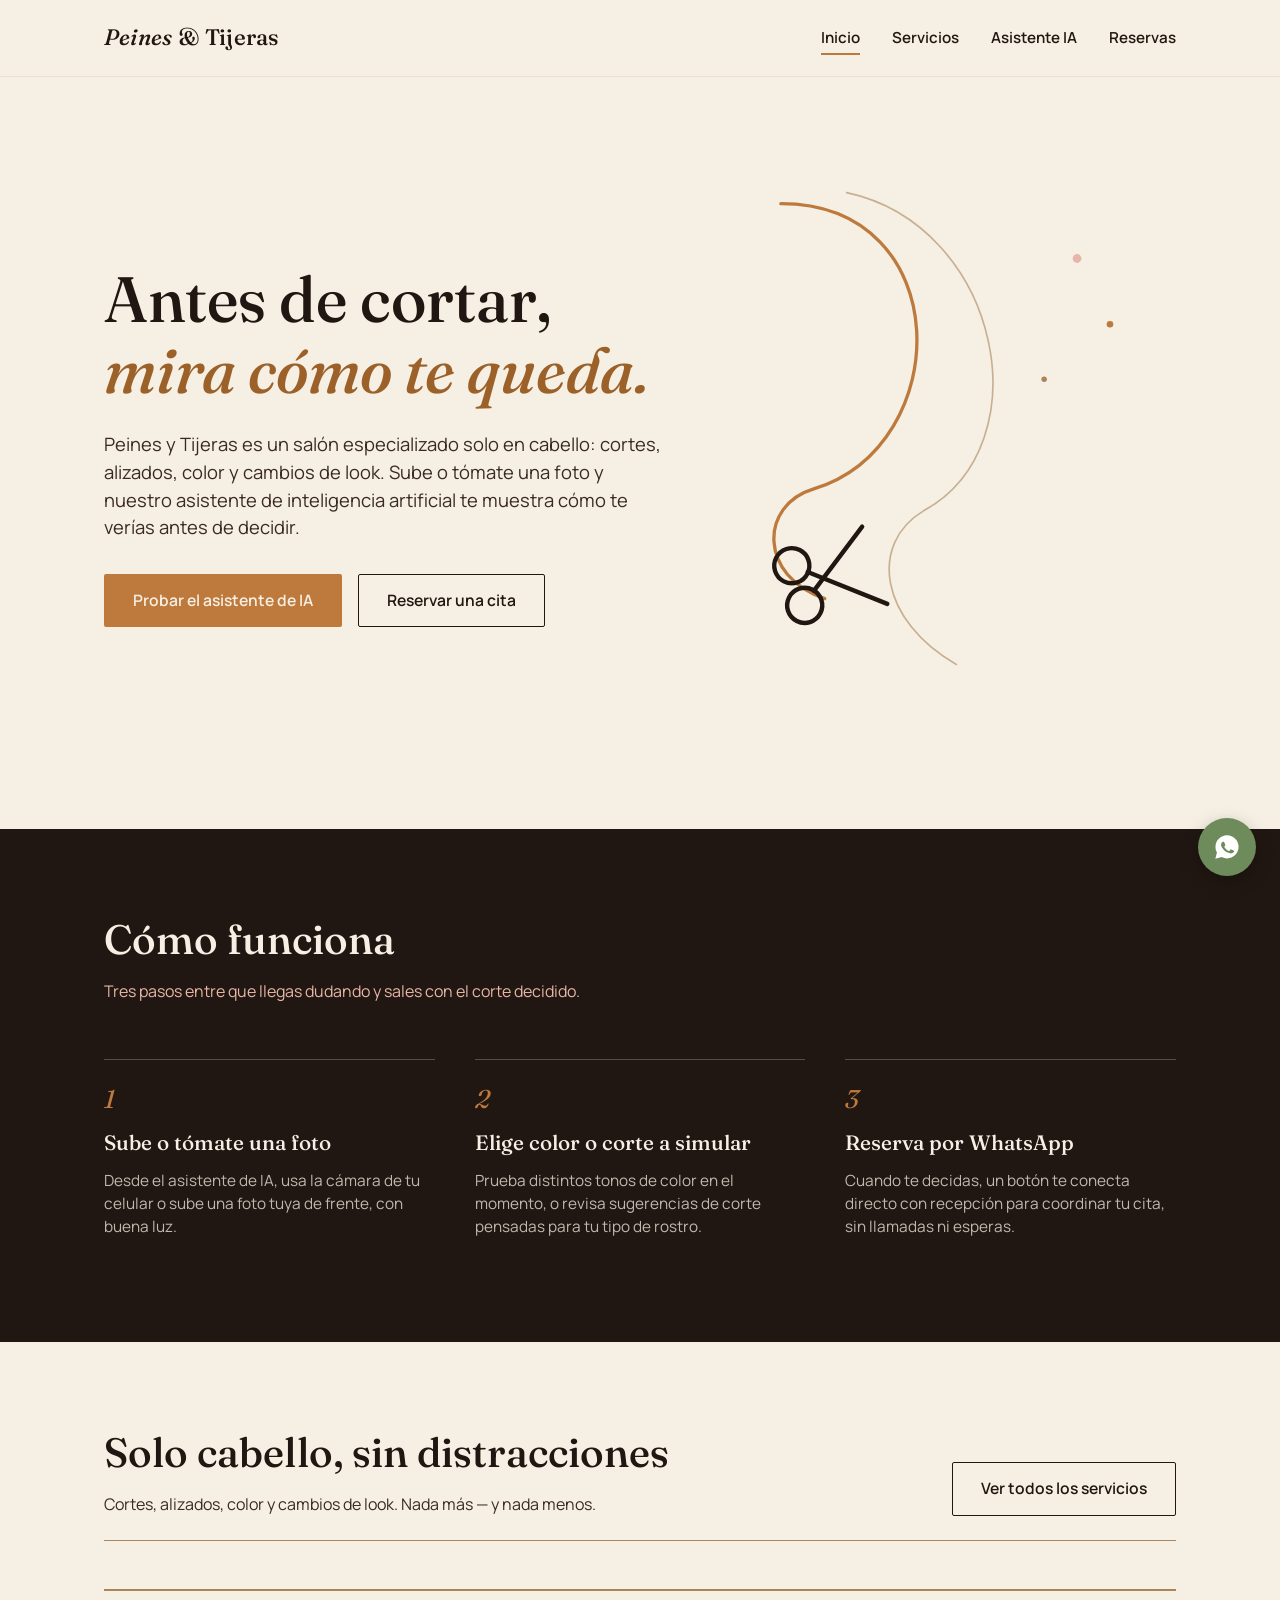
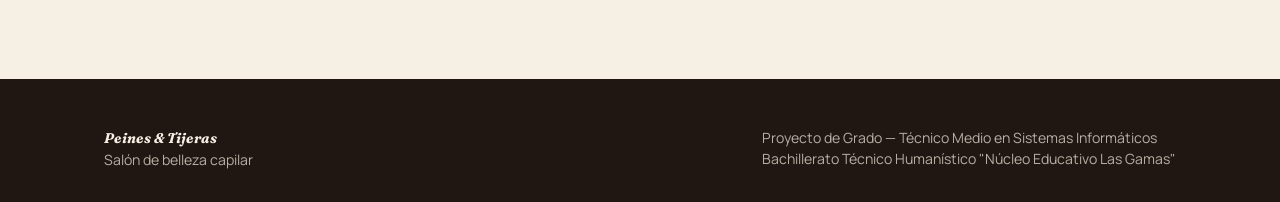
==== index.html @ 17c67587 "Primer commit limpio" ====
<!DOCTYPE html>
<html lang="es">
<head>
<meta charset="UTF-8">
<meta name="viewport" content="width=device-width, initial-scale=1.0">
<title>Peines y Tijeras — Salón de belleza capilar</title>
<meta name="description" content="Reserva tu corte, alizado o cambio de color y pruébalo antes con nuestro asistente de inteligencia artificial.">
<link rel="stylesheet" href="css/styles.css">
</head>
<body>

<header class="site-header">
  <div class="container">
    <a href="index.html" class="logo"><em>Peines</em> &amp; Tijeras</a>
    <nav>
      <button class="nav-toggle" id="navToggle" aria-label="Abrir menú">
        <span></span><span></span><span></span>
      </button>
      <div class="nav-links" id="navLinks">
        <a href="index.html" class="active">Inicio</a>
        <a href="catalogo.html">Servicios</a>
        <a href="asistente-ia.html">Asistente IA</a>
        <a href="reservas.html">Reservas</a>
      </div>
    </nav>
  </div>
</header>

<section class="hero">
  <div class="container">
    <div class="hero-copy">
      <h1>Antes de cortar, <em>mira cómo te queda.</em></h1>
      <p class="lede">Peines y Tijeras es un salón especializado solo en cabello: cortes, alizados, color y cambios de look. Sube o tómate una foto y nuestro asistente de inteligencia artificial te muestra cómo te verías antes de decidir.</p>
      <div class="hero-actions">
        <a href="asistente-ia.html" class="btn btn-primary">Probar el asistente de IA</a>
        <a href="reservas.html" class="btn btn-outline">Reservar una cita</a>
      </div>
    </div>
    <div class="hero-mark" aria-hidden="true">
      <svg viewBox="0 0 420 520" xmlns="http://www.w3.org/2000/svg">
        <path d="M60 40 C 220 40, 220 260, 90 300 C 40 315, 40 380, 100 400" stroke="#BE7A3D" stroke-width="3" fill="none" stroke-linecap="round"/>
        <path d="M120 30 C 260 60, 300 260, 190 320 C 140 350, 150 420, 220 460" stroke="#A9865A" stroke-width="1.5" fill="none" stroke-linecap="round" opacity="0.6"/>
        <g transform="translate(70,370) rotate(-18)">
          <circle cx="0" cy="0" r="16" fill="none" stroke="#211712" stroke-width="4"/>
          <circle cx="0" cy="38" r="16" fill="none" stroke="#211712" stroke-width="4"/>
          <line x1="12" y1="10" x2="72" y2="60" stroke="#211712" stroke-width="4" stroke-linecap="round"/>
          <line x1="12" y1="28" x2="72" y2="-14" stroke="#211712" stroke-width="4" stroke-linecap="round"/>
        </g>
        <circle cx="330" cy="90" r="4" fill="#E7B6A8"/>
        <circle cx="360" cy="150" r="3" fill="#BE7A3D"/>
        <circle cx="300" cy="200" r="2.5" fill="#A9865A"/>
      </svg>
    </div>
  </div>
</section>

<section class="how">
  <div class="container">
    <h2>Cómo funciona</h2>
    <p class="lede">Tres pasos entre que llegas dudando y sales con el corte decidido.</p>
    <div class="how-steps">
      <div class="how-step">
        <span class="num">1</span>
        <h3>Sube o tómate una foto</h3>
        <p>Desde el asistente de IA, usa la cámara de tu celular o sube una foto tuya de frente, con buena luz.</p>
      </div>
      <div class="how-step">
        <span class="num">2</span>
        <h3>Elige color o corte a simular</h3>
        <p>Prueba distintos tonos de color en el momento, o revisa sugerencias de corte pensadas para tu tipo de rostro.</p>
      </div>
      <div class="how-step">
        <span class="num">3</span>
        <h3>Reserva por WhatsApp</h3>
        <p>Cuando te decidas, un botón te conecta directo con recepción para coordinar tu cita, sin llamadas ni esperas.</p>
      </div>
    </div>
  </div>
</section>

<section class="section">
  <div class="container">
    <div class="section-head">
      <div>
        <h2>Solo cabello, sin distracciones</h2>
        <p>Cortes, alizados, color y cambios de look. Nada más — y nada menos.</p>
      </div>
      <a href="catalogo.html" class="btn btn-outline">Ver todos los servicios</a>
    </div>
    <div class="service-grid" id="teaserGrid">
      <!-- Se completa con main.js a partir del catálogo -->
    </div>
  </div>
</section>

<a class="whatsapp-float" id="whatsappFloat" href="#" target="_blank" rel="noopener" aria-label="Reservar por WhatsApp">
  <svg viewBox="0 0 24 24" fill="currentColor"><path d="M12.04 2C6.58 2 2.13 6.45 2.13 11.91c0 1.75.46 3.39 1.26 4.81L2 22l5.42-1.36a9.9 9.9 0 0 0 4.62 1.15h.01c5.46 0 9.91-4.45 9.91-9.91C21.96 6.45 17.5 2 12.04 2zm5.8 14.1c-.24.68-1.4 1.3-1.93 1.36-.5.06-1.02.09-3.26-.68-2.74-.95-4.5-3.73-4.63-3.9-.13-.17-1.1-1.46-1.1-2.79 0-1.32.7-1.97.94-2.24.24-.27.52-.34.7-.34h.5c.17 0 .4-.02.6.47.24.57.8 1.97.87 2.11.07.14.12.3.02.48-.1.18-.14.29-.28.44-.14.16-.3.35-.42.47-.14.14-.29.29-.12.57.16.28.72 1.2 1.55 1.95 1.07.96 1.96 1.26 2.24 1.4.28.14.44.12.6-.07.16-.19.7-.82.89-1.1.19-.28.38-.23.63-.14.26.1 1.63.77 1.9.91.28.14.46.21.53.33.07.12.07.68-.17 1.36z"/></svg>
</a>

<footer class="site-footer">
  <div class="container">
    <div><strong>Peines &amp; Tijeras</strong><br>Salón de belleza capilar</div>
    <div>Proyecto de Grado — Técnico Medio en Sistemas Informáticos<br>Bachillerato Técnico Humanístico "Núcleo Educativo Las Gamas"</div>
  </div>
</footer>

<script type="module" src="js/firebase-config.js"></script>
<script type="module" src="js/main.js"></script>
</body>
</html>
---- css/styles.css ----
/* ==========================================================================
   Peines y Tijeras — estilos principales
   ========================================================================== */

@import url('https://fonts.googleapis.com/css2?family=Fraunces:ital,opsz,wght@0,9..144,400;0,9..144,500;0,9..144,600;1,9..144,500&family=Manrope:wght@400;500;600;700&display=swap');

:root {
  --ink: #211712;
  --ink-soft: #3A2A21;
  --paper: #F6EFE3;
  --paper-dim: #ECE1D0;
  --copper: #BE7A3D;
  --copper-dark: #9C6029;
  --blush: #E7B6A8;
  --gold-line: #A9865A;
  --success: #6E8B5C;

  --font-display: 'Fraunces', Georgia, serif;
  --font-body: 'Manrope', -apple-system, BlinkMacSystemFont, sans-serif;

  --max-width: 1120px;
  --radius-sm: 2px;
}

* { box-sizing: border-box; }

html { scroll-behavior: smooth; }

body {
  margin: 0;
  font-family: var(--font-body);
  color: var(--ink);
  background: var(--paper);
  line-height: 1.5;
  -webkit-font-smoothing: antialiased;
}

img { max-width: 100%; display: block; }

a { color: inherit; text-decoration: none; }

.container {
  max-width: var(--max-width);
  margin: 0 auto;
  padding: 0 24px;
}

h1, h2, h3 {
  font-family: var(--font-display);
  font-weight: 500;
  line-height: 1.12;
  margin: 0 0 0.4em;
}

h1 { font-size: clamp(2.4rem, 5vw, 4rem); }
h2 { font-size: clamp(1.8rem, 3.2vw, 2.6rem); }
h3 { font-size: 1.3rem; }

p { max-width: 62ch; }

em { font-style: italic; color: var(--copper-dark); }

.eyebrow-free { display: none; } /* nota: se evita deliberadamente el eyebrow en mayúsculas */

/* ---------- Botones ---------- */
.btn {
  display: inline-flex;
  align-items: center;
  gap: 10px;
  padding: 14px 28px;
  font-family: var(--font-body);
  font-weight: 600;
  font-size: 0.98rem;
  border: 1.5px solid transparent;
  border-radius: var(--radius-sm);
  cursor: pointer;
  transition: transform 0.15s ease, background 0.2s ease, border-color 0.2s ease;
}
.btn:active { transform: translateY(1px); }

.btn-primary {
  background: var(--copper);
  color: var(--paper);
}
.btn-primary:hover { background: var(--copper-dark); }

.btn-outline {
  background: transparent;
  border-color: var(--ink);
  color: var(--ink);
}
.btn-outline:hover { background: var(--ink); color: var(--paper); }

.btn-whatsapp {
  background: var(--success);
  color: #fff;
}
.btn-whatsapp:hover { background: #5b7248; }

/* ---------- Header ---------- */
.site-header {
  position: sticky;
  top: 0;
  z-index: 50;
  background: rgba(246, 239, 227, 0.92);
  backdrop-filter: blur(6px);
  border-bottom: 1px solid var(--paper-dim);
}

.site-header .container {
  display: flex;
  align-items: center;
  justify-content: space-between;
  height: 76px;
}

.logo {
  font-family: var(--font-display);
  font-size: 1.4rem;
  font-weight: 500;
  letter-spacing: 0.01em;
}
.logo em { font-style: italic; color: var(--ink); }
.logo span { color: var(--copper-dark); }

.nav-links {
  display: flex;
  gap: 32px;
  font-weight: 600;
  font-size: 0.95rem;
}

.nav-links a {
  position: relative;
  padding: 6px 0;
}
.nav-links a::after {
  content: '';
  position: absolute;
  left: 0; right: 100%;
  bottom: 0;
  height: 2px;
  background: var(--copper);
  transition: right 0.25s ease;
}
.nav-links a:hover::after,
.nav-links a.active::after { right: 0; }

.nav-toggle {
  display: none;
  flex-direction: column;
  gap: 5px;
  background: none;
  border: none;
  cursor: pointer;
  padding: 8px;
}
.nav-toggle span {
  width: 24px; height: 2px;
  background: var(--ink);
}

@media (max-width: 760px) {
  .nav-toggle { display: flex; }
  .nav-links {
    position: absolute;
    top: 76px; left: 0; right: 0;
    background: var(--paper);
    flex-direction: column;
    gap: 0;
    border-bottom: 1px solid var(--paper-dim);
    max-height: 0;
    overflow: hidden;
    transition: max-height 0.3s ease;
  }
  .nav-links.open { max-height: 320px; }
  .nav-links a {
    padding: 16px 24px;
    border-top: 1px solid var(--paper-dim);
  }
}

/* ---------- Hero ---------- */
.hero {
  padding: 80px 0 96px;
  position: relative;
  overflow: hidden;
}

.hero .container {
  display: grid;
  grid-template-columns: 1.1fr 0.9fr;
  gap: 48px;
  align-items: center;
}

@media (max-width: 860px) {
  .hero .container { grid-template-columns: 1fr; }
}

.hero-copy p.lede {
  font-size: 1.15rem;
  color: var(--ink-soft);
  margin-bottom: 32px;
}

.hero-actions {
  display: flex;
  gap: 16px;
  flex-wrap: wrap;
}

.hero-mark {
  position: relative;
  aspect-ratio: 4 / 5;
  display: flex;
  align-items: center;
  justify-content: center;
}

.hero-mark svg { width: 100%; height: 100%; }

/* ---------- Cómo funciona ---------- */
.how {
  background: var(--ink);
  color: var(--paper);
  padding: 88px 0;
}
.how h2 { color: var(--paper); max-width: 20ch; }
.how .lede { color: var(--blush); max-width: 50ch; margin-bottom: 56px; }

.how-steps {
  display: grid;
  grid-template-columns: repeat(3, 1fr);
  gap: 40px;
}
@media (max-width: 760px) {
  .how-steps { grid-template-columns: 1fr; }
}

.how-step {
  border-top: 1px solid rgba(246,239,227,0.25);
  padding-top: 20px;
}
.how-step .num {
  font-family: var(--font-display);
  font-style: italic;
  font-size: 1.6rem;
  color: var(--copper);
  display: block;
  margin-bottom: 12px;
}
.how-step h3 { color: var(--paper); }
.how-step p { color: rgba(246,239,227,0.75); font-size: 0.96rem; }

/* ---------- Servicios (teaser + catálogo) ---------- */
.section { padding: 88px 0; }
.section-head {
  display: flex;
  justify-content: space-between;
  align-items: flex-end;
  gap: 24px;
  margin-bottom: 48px;
  border-bottom: 1px solid var(--gold-line);
  padding-bottom: 24px;
}
.section-head p { color: var(--ink-soft); margin: 0; }

.filters {
  display: flex;
  gap: 10px;
  flex-wrap: wrap;
  margin-bottom: 36px;
}
.filter-btn {
  font-family: var(--font-body);
  font-weight: 600;
  font-size: 0.88rem;
  padding: 8px 16px;
  background: transparent;
  border: 1.5px solid var(--gold-line);
  border-radius: 999px;
  cursor: pointer;
  color: var(--ink-soft);
}
.filter-btn.active,
.filter-btn:hover {
  background: var(--ink);
  border-color: var(--ink);
  color: var(--paper);
}

.service-grid {
  display: grid;
  grid-template-columns: repeat(auto-fill, minmax(260px, 1fr));
  gap: 1px;
  background: var(--gold-line);
  border: 1px solid var(--gold-line);
}

.service-card {
  background: var(--paper);
  padding: 28px;
  display: flex;
  flex-direction: column;
  gap: 10px;
}
.service-card .cat {
  font-size: 0.78rem;
  font-weight: 700;
  color: var(--copper-dark);
}
.service-card h3 { margin-bottom: 2px; }
.service-card p.desc {
  color: var(--ink-soft);
  font-size: 0.92rem;
  flex-grow: 1;
}
.service-card .price {
  font-family: var(--font-display);
  font-style: italic;
  font-size: 1.2rem;
  color: var(--ink);
}
.service-card a.reservar {
  margin-top: 6px;
  font-weight: 700;
  font-size: 0.88rem;
  color: var(--copper-dark);
  border-bottom: 1.5px solid var(--copper);
  align-self: flex-start;
}

.state-msg {
  padding: 40px 0;
  color: var(--ink-soft);
  font-style: italic;
}

/* ---------- Asistente IA ---------- */
.assistant-layout {
  display: grid;
  grid-template-columns: 1fr 1fr;
  gap: 48px;
}
@media (max-width: 860px) { .assistant-layout { grid-template-columns: 1fr; } }

.capture-panel {
  border: 1px solid var(--gold-line);
  background: var(--paper-dim);
  padding: 28px;
}

.capture-preview {
  aspect-ratio: 3/4;
  background: var(--ink);
  border-radius: var(--radius-sm);
  overflow: hidden;
  position: relative;
  display: flex;
  align-items: center;
  justify-content: center;
  margin-bottom: 18px;
}
.capture-preview video,
.capture-preview canvas,
.capture-preview img {
  width: 100%; height: 100%; object-fit: cover;
}
.capture-preview .placeholder-text {
  color: var(--blush);
  font-family: var(--font-display);
  font-style: italic;
  text-align: center;
  padding: 24px;
}

.capture-actions {
  display: flex;
  gap: 12px;
  flex-wrap: wrap;
}

.hidden-input { display: none; }

.mode-panel h3 { margin-bottom: 6px; }

.swatches {
  display: flex;
  gap: 10px;
  flex-wrap: wrap;
  margin: 18px 0 28px;
}
.swatch {
  width: 40px; height: 40px;
  border-radius: 50%;
  border: 2px solid var(--paper);
  outline: 1px solid var(--gold-line);
  cursor: pointer;
}
.swatch.selected { outline: 2px solid var(--ink); outline-offset: 2px; }

.style-gallery {
  display: grid;
  grid-template-columns: repeat(3, 1fr);
  gap: 12px;
  margin: 18px 0 28px;
}
.style-chip {
  border: 1.5px solid var(--gold-line);
  padding: 14px 10px;
  text-align: center;
  font-size: 0.85rem;
  font-weight: 600;
  cursor: pointer;
  background: var(--paper);
}
.style-chip.selected,
.style-chip:hover { background: var(--ink); color: var(--paper); border-color: var(--ink); }

.result-note {
  border-left: 3px solid var(--copper);
  padding: 14px 18px;
  background: rgba(190,122,61,0.08);
  font-size: 0.92rem;
  color: var(--ink-soft);
}

/* ---------- Reservas ---------- */
.reserva-panel {
  display: grid;
  grid-template-columns: 1fr 1fr;
  gap: 56px;
  align-items: start;
}
@media (max-width: 860px) { .reserva-panel { grid-template-columns: 1fr; } }

.reserva-form label {
  display: block;
  font-weight: 700;
  font-size: 0.88rem;
  margin: 18px 0 6px;
}
.reserva-form select,
.reserva-form input,
.reserva-form textarea {
  width: 100%;
  padding: 12px 14px;
  border: 1.5px solid var(--gold-line);
  background: var(--paper);
  font-family: var(--font-body);
  font-size: 0.95rem;
  border-radius: var(--radius-sm);
}
.reserva-form textarea { resize: vertical; min-height: 90px; }

.reserva-info {
  border: 1px solid var(--gold-line);
  padding: 28px;
  background: var(--paper-dim);
}
.reserva-info h3 { margin-bottom: 14px; }
.reserva-info ul { padding-left: 18px; color: var(--ink-soft); }
.reserva-info li { margin-bottom: 6px; }

/* ---------- WhatsApp flotante ---------- */
.whatsapp-float {
  position: fixed;
  bottom: 24px;
  right: 24px;
  z-index: 60;
  width: 58px; height: 58px;
  border-radius: 50%;
  background: var(--success);
  color: #fff;
  display: flex;
  align-items: center;
  justify-content: center;
  box-shadow: 0 6px 18px rgba(0,0,0,0.25);
}
.whatsapp-float svg { width: 28px; height: 28px; }

/* ---------- Footer ---------- */
.site-footer {
  background: var(--ink);
  color: rgba(246,239,227,0.7);
  padding: 48px 0 32px;
  font-size: 0.88rem;
}
.site-footer .container {
  display: flex;
  justify-content: space-between;
  flex-wrap: wrap;
  gap: 16px;
}
.site-footer strong { color: var(--paper); font-family: var(--font-display); font-style: italic; }
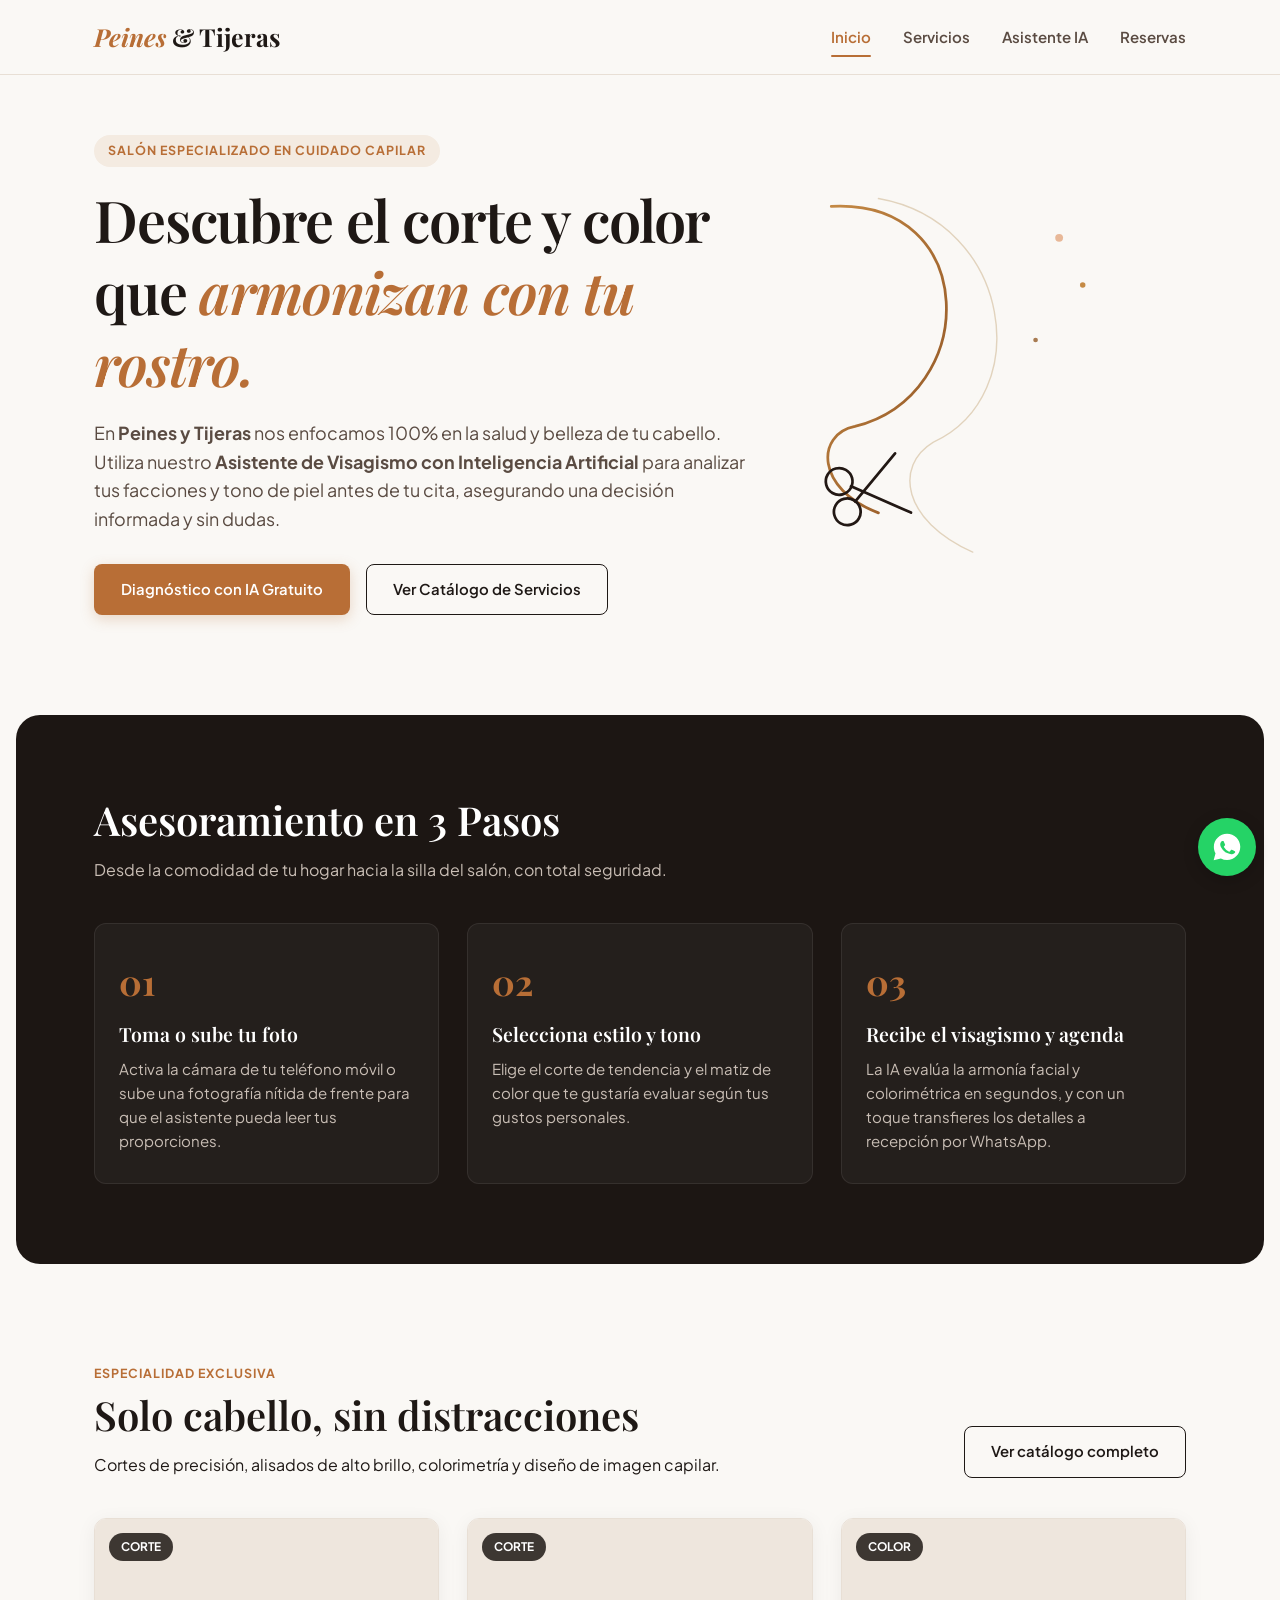
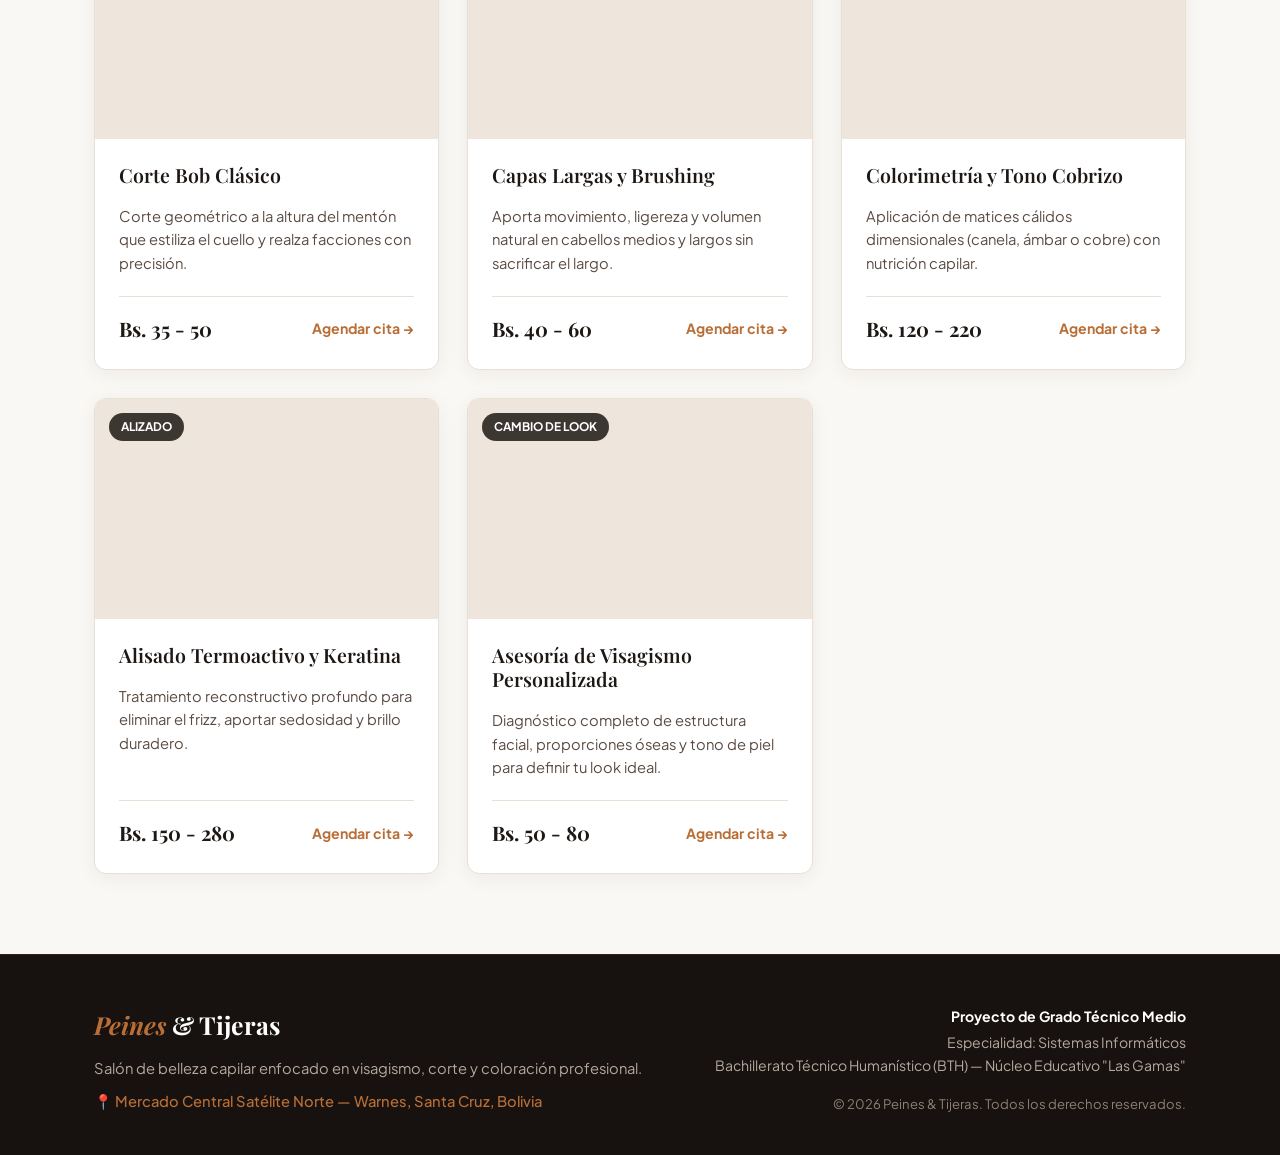
==== commit b9688c70: "Renovacion visual completa: catalogo estatico con fotos, visagismo y copyright BTH" ====
--- a/index.html
+++ b/index.html
@@ -1,11 +1,11 @@
 <!DOCTYPE html>
 <html lang="es">
 <head>
-<meta charset="UTF-8">
-<meta name="viewport" content="width=device-width, initial-scale=1.0">
-<title>Peines y Tijeras — Salón de belleza capilar</title>
-<meta name="description" content="Reserva tu corte, alizado o cambio de color y pruébalo antes con nuestro asistente de inteligencia artificial.">
-<link rel="stylesheet" href="css/styles.css">
+  <meta charset="UTF-8">
+  <meta name="viewport" content="width=device-width, initial-scale=1.0">
+  <title>Peines y Tijeras — Salón de Belleza Capilar y Visagismo</title>
+  <meta name="description" content="Salón especializado exclusivamente en cabello. Diagnóstico morfológico con Inteligencia Artificial y reservas inmedias por WhatsApp.">
+  <link rel="stylesheet" href="css/styles.css">
 </head>
 <body>
 
@@ -13,7 +13,7 @@
   <div class="container">
     <a href="index.html" class="logo"><em>Peines</em> &amp; Tijeras</a>
     <nav>
-      <button class="nav-toggle" id="navToggle" aria-label="Abrir menú">
+      <button class="nav-toggle" id="navToggle" aria-label="Abrir menú de navegación">
         <span></span><span></span><span></span>
       </button>
       <div class="nav-links" id="navLinks">
@@ -26,85 +26,120 @@
   </div>
 </header>
 
+<!-- Hero Section -->
 <section class="hero">
   <div class="container">
     <div class="hero-copy">
-      <h1>Antes de cortar, <em>mira cómo te queda.</em></h1>
-      <p class="lede">Peines y Tijeras es un salón especializado solo en cabello: cortes, alizados, color y cambios de look. Sube o tómate una foto y nuestro asistente de inteligencia artificial te muestra cómo te verías antes de decidir.</p>
+      <span class="hero-tag">Salón Especializado en Cuidado Capilar</span>
+      <h1>Descubre el corte y color que <em>armonizan con tu rostro.</em></h1>
+      <p class="lede">
+        En <strong>Peines y Tijeras</strong> nos enfocamos 100% en la salud y belleza de tu cabello. Utiliza nuestro <strong>Asistente de Visagismo con Inteligencia Artificial</strong> para analizar tus facciones y tono de piel antes de tu cita, asegurando una decisión informada y sin dudas.
+      </p>
       <div class="hero-actions">
-        <a href="asistente-ia.html" class="btn btn-primary">Probar el asistente de IA</a>
-        <a href="reservas.html" class="btn btn-outline">Reservar una cita</a>
+        <a href="asistente-ia.html" class="btn btn-primary">Diagnóstico con IA Gratuito</a>
+        <a href="catalogo.html" class="btn btn-outline">Ver Catálogo de Servicios</a>
       </div>
     </div>
     <div class="hero-mark" aria-hidden="true">
-      <svg viewBox="0 0 420 520" xmlns="http://www.w3.org/2000/svg">
-        <path d="M60 40 C 220 40, 220 260, 90 300 C 40 315, 40 380, 100 400" stroke="#BE7A3D" stroke-width="3" fill="none" stroke-linecap="round"/>
-        <path d="M120 30 C 260 60, 300 260, 190 320 C 140 350, 150 420, 220 460" stroke="#A9865A" stroke-width="1.5" fill="none" stroke-linecap="round" opacity="0.6"/>
-        <g transform="translate(70,370) rotate(-18)">
-          <circle cx="0" cy="0" r="16" fill="none" stroke="#211712" stroke-width="4"/>
-          <circle cx="0" cy="38" r="16" fill="none" stroke="#211712" stroke-width="4"/>
-          <line x1="12" y1="10" x2="72" y2="60" stroke="#211712" stroke-width="4" stroke-linecap="round"/>
-          <line x1="12" y1="28" x2="72" y2="-14" stroke="#211712" stroke-width="4" stroke-linecap="round"/>
+      <svg viewBox="0 0 420 500" xmlns="http://www.w3.org/2000/svg">
+        <defs>
+          <linearGradient id="goldGrad" x1="0%" y1="0%" x2="100%" y2="100%">
+            <stop offset="0%" stop-color="#C58A45"/>
+            <stop offset="100%" stop-color="#8F5323"/>
+          </linearGradient>
+        </defs>
+        <path d="M50 40 C 240 30, 240 280, 80 320 C 30 330, 30 400, 110 430" stroke="url(#goldGrad)" stroke-width="3.5" fill="none" stroke-linecap="round"/>
+        <path d="M110 30 C 280 60, 310 280, 180 340 C 130 370, 140 440, 230 480" stroke="#D8C3A5" stroke-width="1.8" fill="none" stroke-linecap="round" opacity="0.7"/>
+        <g transform="translate(60,390) rotate(-15)">
+          <circle cx="0" cy="0" r="17" fill="none" stroke="#221814" stroke-width="3.5"/>
+          <circle cx="0" cy="40" r="17" fill="none" stroke="#221814" stroke-width="3.5"/>
+          <line x1="13" y1="10" x2="78" y2="62" stroke="#221814" stroke-width="3.5" stroke-linecap="round"/>
+          <line x1="13" y1="30" x2="78" y2="-16" stroke="#221814" stroke-width="3.5" stroke-linecap="round"/>
         </g>
-        <circle cx="330" cy="90" r="4" fill="#E7B6A8"/>
-        <circle cx="360" cy="150" r="3" fill="#BE7A3D"/>
-        <circle cx="300" cy="200" r="2.5" fill="#A9865A"/>
+        <circle cx="340" cy="80" r="5" fill="#E8B898"/>
+        <circle cx="370" cy="140" r="3.5" fill="#C58A45"/>
+        <circle cx="310" cy="210" r="3" fill="#A87B51"/>
       </svg>
     </div>
   </div>
 </section>
 
+<!-- Cómo funciona -->
 <section class="how">
   <div class="container">
-    <h2>Cómo funciona</h2>
-    <p class="lede">Tres pasos entre que llegas dudando y sales con el corte decidido.</p>
+    <div class="section-title-wrap">
+      <h2>Asesoramiento en 3 Pasos</h2>
+      <p class="lede">Desde la comodidad de tu hogar hacia la silla del salón, con total seguridad.</p>
+    </div>
     <div class="how-steps">
       <div class="how-step">
-        <span class="num">1</span>
-        <h3>Sube o tómate una foto</h3>
-        <p>Desde el asistente de IA, usa la cámara de tu celular o sube una foto tuya de frente, con buena luz.</p>
+        <span class="num">01</span>
+        <h3>Toma o sube tu foto</h3>
+        <p>Activa la cámara de tu teléfono móvil o sube una fotografía nítida de frente para que el asistente pueda leer tus proporciones.</p>
       </div>
       <div class="how-step">
-        <span class="num">2</span>
-        <h3>Elige color o corte a simular</h3>
-        <p>Prueba distintos tonos de color en el momento, o revisa sugerencias de corte pensadas para tu tipo de rostro.</p>
+        <span class="num">02</span>
+        <h3>Selecciona estilo y tono</h3>
+        <p>Elige el corte de tendencia y el matiz de color que te gustaría evaluar según tus gustos personales.</p>
       </div>
       <div class="how-step">
-        <span class="num">3</span>
-        <h3>Reserva por WhatsApp</h3>
-        <p>Cuando te decidas, un botón te conecta directo con recepción para coordinar tu cita, sin llamadas ni esperas.</p>
+        <span class="num">03</span>
+        <h3>Recibe el visagismo y agenda</h3>
+        <p>La IA evalúa la armonía facial y colorimétrica en segundos, y con un toque transfieres los detalles a recepción por WhatsApp.</p>
       </div>
     </div>
   </div>
 </section>
 
+<!-- Catálogo Destacado -->
 <section class="section">
   <div class="container">
     <div class="section-head">
       <div>
+        <span class="section-kicker">Especialidad Exclusiva</span>
         <h2>Solo cabello, sin distracciones</h2>
-        <p>Cortes, alizados, color y cambios de look. Nada más — y nada menos.</p>
+        <p>Cortes de precisión, alisados de alto brillo, colorimetría y diseño de imagen capilar.</p>
       </div>
-      <a href="catalogo.html" class="btn btn-outline">Ver todos los servicios</a>
+      <a href="catalogo.html" class="btn btn-outline">Ver catálogo completo</a>
     </div>
+
+    <!-- Rejilla con renderizado automático e independiente de Firebase -->
     <div class="service-grid" id="teaserGrid">
-      <!-- Se completa con main.js a partir del catálogo -->
+      <!-- Se puebla automáticamente con servicios.js -->
     </div>
   </div>
 </section>
 
-<a class="whatsapp-float" id="whatsappFloat" href="#" target="_blank" rel="noopener" aria-label="Reservar por WhatsApp">
+<!-- Botón Flotante WhatsApp -->
+<a class="whatsapp-float" id="whatsappFloat" href="https://wa.me/59170000000?text=Hola,%20deseo%20consultar%20sobre%20un%20servicio%20en%20Peines%20y%20Tijeras" target="_blank" rel="noopener" aria-label="Contactar por WhatsApp">
   <svg viewBox="0 0 24 24" fill="currentColor"><path d="M12.04 2C6.58 2 2.13 6.45 2.13 11.91c0 1.75.46 3.39 1.26 4.81L2 22l5.42-1.36a9.9 9.9 0 0 0 4.62 1.15h.01c5.46 0 9.91-4.45 9.91-9.91C21.96 6.45 17.5 2 12.04 2zm5.8 14.1c-.24.68-1.4 1.3-1.93 1.36-.5.06-1.02.09-3.26-.68-2.74-.95-4.5-3.73-4.63-3.9-.13-.17-1.1-1.46-1.1-2.79 0-1.32.7-1.97.94-2.24.24-.27.52-.34.7-.34h.5c.17 0 .4-.02.6.47.24.57.8 1.97.87 2.11.07.14.12.3.02.48-.1.18-.14.29-.28.44-.14.16-.3.35-.42.47-.14.14-.29.29-.12.57.16.28.72 1.2 1.55 1.95 1.07.96 1.96 1.26 2.24 1.4.28.14.44.12.6-.07.16-.19.7-.82.89-1.1.19-.28.38-.23.63-.14.26.1 1.63.77 1.9.91.28.14.46.21.53.33.07.12.07.68-.17 1.36z"/></svg>
 </a>
 
+<!-- Pie de página formal con Derechos Reservados BTH -->
 <footer class="site-footer">
-  <div class="container">
-    <div><strong>Peines &amp; Tijeras</strong><br>Salón de belleza capilar</div>
-    <div>Proyecto de Grado — Técnico Medio en Sistemas Informáticos<br>Bachillerato Técnico Humanístico "Núcleo Educativo Las Gamas"</div>
+  <div class="container footer-content">
+    <div class="footer-brand">
+      <span class="logo footer-logo"><em>Peines</em> &amp; Tijeras</span>
+      <p>Salón de belleza capilar enfocado en visagismo, corte y coloración profesional.</p>
+      <p class="footer-location">📍 Mercado Central Satélite Norte — Warnes, Santa Cruz, Bolivia</p>
+    </div>
+    <div class="footer-meta">
+      <p class="bth-tag"><strong>Proyecto de Grado Técnico Medio</strong></p>
+      <p>Especialidad: Sistemas Informáticos</p>
+      <p>Bachillerato Técnico Humanístico (BTH) — Núcleo Educativo "Las Gamas"</p>
+      <p class="copyright">© 2026 Peines &amp; Tijeras. Todos los derechos reservados.</p>
+    </div>
   </div>
 </footer>
 
-<script type="module" src="js/firebase-config.js"></script>
-<script type="module" src="js/main.js"></script>
+<script type="module">
+  // Script rápido para toggle del menú móvil
+  const toggle = document.getElementById("navToggle");
+  const navLinks = document.getElementById("navLinks");
+  if (toggle && navLinks) {
+    toggle.addEventListener("click", () => navLinks.classList.toggle("open"));
+  }
+</script>
+<script type="module" src="js/servicios.js"></script>
 </body>
 </html>
--- a/css/styles.css
+++ b/css/styles.css
@@ -1,496 +1,491 @@
 /* ==========================================================================
-   Peines y Tijeras — estilos principales
+   Peines y Tijeras — Hoja de Estilos Oficial (Estética Boutique Capilar)
    ========================================================================== */
-
-@import url('https://fonts.googleapis.com/css2?family=Fraunces:ital,opsz,wght@0,9..144,400;0,9..144,500;0,9..144,600;1,9..144,500&family=Manrope:wght@400;500;600;700&display=swap');
+@import url('https://fonts.googleapis.com/css2?family=Plus+Jakarta+Sans:wght@300;400;500;600;700;800&family=Playfair+Display:ital,wght@0,500;0,600;0,700;1,400&display=swap');
 
 :root {
-  --ink: #211712;
-  --ink-soft: #3A2A21;
-  --paper: #F6EFE3;
-  --paper-dim: #ECE1D0;
-  --copper: #BE7A3D;
-  --copper-dark: #9C6029;
-  --blush: #E7B6A8;
-  --gold-line: #A9865A;
-  --success: #6E8B5C;
-
-  --font-display: 'Fraunces', Georgia, serif;
-  --font-body: 'Manrope', -apple-system, BlinkMacSystemFont, sans-serif;
-
-  --max-width: 1120px;
-  --radius-sm: 2px;
-}
-
-* { box-sizing: border-box; }
-
-html { scroll-behavior: smooth; }
+  --bg-crema: #FAF8F5;
+  --bg-card: #FFFFFF;
+  --text-dark: #1E1815;
+  --text-muted: #5A4B42;
+  --bronze: #B86E36;
+  --bronze-dark: #915121;
+  --bronze-light: #F4EBE1;
+  --border-subtle: #E8DFD5;
+  --whatsapp: #25D366;
+  --shadow-card: 0 4px 20px rgba(30, 24, 21, 0.06);
+  --shadow-hover: 0 10px 28px rgba(184, 110, 54, 0.14);
+  --radius: 12px;
+}
+
+* {
+  box-sizing: border-box;
+  margin: 0;
+  padding: 0;
+}
+
+html {
+  scroll-behavior: smooth;
+}
 
 body {
-  margin: 0;
-  font-family: var(--font-body);
-  color: var(--ink);
-  background: var(--paper);
-  line-height: 1.5;
+  font-family: 'Plus Jakarta Sans', -apple-system, BlinkMacSystemFont, sans-serif;
+  background-color: var(--bg-crema);
+  color: var(--text-dark);
+  line-height: 1.6;
   -webkit-font-smoothing: antialiased;
 }
 
-img { max-width: 100%; display: block; }
-
-a { color: inherit; text-decoration: none; }
+img {
+  max-width: 100%;
+  display: block;
+}
+
+a {
+  text-decoration: none;
+  color: inherit;
+}
 
 .container {
-  max-width: var(--max-width);
+  width: 100%;
+  max-width: 1140px;
   margin: 0 auto;
   padding: 0 24px;
 }
 
+/* Tipografías Editoriales */
 h1, h2, h3 {
-  font-family: var(--font-display);
-  font-weight: 500;
-  line-height: 1.12;
-  margin: 0 0 0.4em;
-}
-
-h1 { font-size: clamp(2.4rem, 5vw, 4rem); }
-h2 { font-size: clamp(1.8rem, 3.2vw, 2.6rem); }
-h3 { font-size: 1.3rem; }
-
-p { max-width: 62ch; }
-
-em { font-style: italic; color: var(--copper-dark); }
-
-.eyebrow-free { display: none; } /* nota: se evita deliberadamente el eyebrow en mayúsculas */
-
-/* ---------- Botones ---------- */
-.btn {
-  display: inline-flex;
-  align-items: center;
-  gap: 10px;
-  padding: 14px 28px;
-  font-family: var(--font-body);
+  font-family: 'Playfair Display', Georgia, serif;
   font-weight: 600;
-  font-size: 0.98rem;
-  border: 1.5px solid transparent;
-  border-radius: var(--radius-sm);
-  cursor: pointer;
-  transition: transform 0.15s ease, background 0.2s ease, border-color 0.2s ease;
-}
-.btn:active { transform: translateY(1px); }
-
-.btn-primary {
-  background: var(--copper);
-  color: var(--paper);
-}
-.btn-primary:hover { background: var(--copper-dark); }
-
-.btn-outline {
-  background: transparent;
-  border-color: var(--ink);
-  color: var(--ink);
-}
-.btn-outline:hover { background: var(--ink); color: var(--paper); }
-
-.btn-whatsapp {
-  background: var(--success);
-  color: #fff;
-}
-.btn-whatsapp:hover { background: #5b7248; }
-
-/* ---------- Header ---------- */
+  line-height: 1.25;
+  color: var(--text-dark);
+}
+
+h1 { font-size: clamp(2.2rem, 4.8vw, 3.6rem); letter-spacing: -0.02em; margin-bottom: 20px; }
+h2 { font-size: clamp(1.8rem, 3.2vw, 2.5rem); margin-bottom: 12px; }
+h3 { font-size: 1.22rem; margin-bottom: 8px; }
+
+em {
+  font-style: italic;
+  color: var(--bronze);
+}
+
+/* Header */
 .site-header {
   position: sticky;
   top: 0;
-  z-index: 50;
-  background: rgba(246, 239, 227, 0.92);
-  backdrop-filter: blur(6px);
-  border-bottom: 1px solid var(--paper-dim);
+  z-index: 100;
+  background: rgba(250, 248, 245, 0.94);
+  backdrop-filter: blur(12px);
+  border-bottom: 1px solid var(--border-subtle);
 }
 
 .site-header .container {
   display: flex;
   align-items: center;
   justify-content: space-between;
-  height: 76px;
+  height: 74px;
 }
 
 .logo {
-  font-family: var(--font-display);
-  font-size: 1.4rem;
-  font-weight: 500;
-  letter-spacing: 0.01em;
-}
-.logo em { font-style: italic; color: var(--ink); }
-.logo span { color: var(--copper-dark); }
+  font-family: 'Playfair Display', serif;
+  font-size: 1.55rem;
+  font-weight: 700;
+  color: var(--text-dark);
+}
+
+.logo em {
+  color: var(--bronze);
+  font-style: italic;
+}
 
 .nav-links {
   display: flex;
+  align-items: center;
   gap: 32px;
+}
+
+.nav-links a {
+  font-size: 0.94rem;
   font-weight: 600;
-  font-size: 0.95rem;
-}
-
-.nav-links a {
+  color: var(--text-muted);
+  transition: color 0.2s ease;
   position: relative;
-  padding: 6px 0;
-}
-.nav-links a::after {
+  padding: 8px 0;
+}
+
+.nav-links a:hover,
+.nav-links a.active {
+  color: var(--bronze);
+}
+
+.nav-links a.active::after {
   content: '';
   position: absolute;
-  left: 0; right: 100%;
   bottom: 0;
+  left: 0;
+  right: 0;
   height: 2px;
-  background: var(--copper);
-  transition: right 0.25s ease;
-}
-.nav-links a:hover::after,
-.nav-links a.active::after { right: 0; }
+  background-color: var(--bronze);
+  border-radius: 2px;
+}
 
 .nav-toggle {
   display: none;
   flex-direction: column;
   gap: 5px;
-  background: none;
+  background: transparent;
   border: none;
   cursor: pointer;
   padding: 8px;
 }
+
 .nav-toggle span {
-  width: 24px; height: 2px;
-  background: var(--ink);
-}
-
-@media (max-width: 760px) {
+  width: 24px;
+  height: 2px;
+  background: var(--text-dark);
+  transition: all 0.3s ease;
+}
+
+/* Botones */
+.btn {
+  display: inline-flex;
+  align-items: center;
+  justify-content: center;
+  padding: 13px 26px;
+  font-size: 0.93rem;
+  font-weight: 600;
+  border-radius: 8px;
+  border: 1px solid transparent;
+  cursor: pointer;
+  transition: all 0.25s ease;
+}
+
+.btn-primary {
+  background-color: var(--bronze);
+  color: #FFFFFF;
+  box-shadow: 0 4px 14px rgba(184, 110, 54, 0.25);
+}
+
+.btn-primary:hover {
+  background-color: var(--bronze-dark);
+  transform: translateY(-2px);
+  box-shadow: 0 6px 18px rgba(184, 110, 54, 0.35);
+}
+
+.btn-outline {
+  border-color: var(--text-dark);
+  background: transparent;
+  color: var(--text-dark);
+}
+
+.btn-outline:hover {
+  background-color: var(--text-dark);
+  color: #FFFFFF;
+}
+
+/* Hero */
+.hero {
+  padding: 60px 0 80px;
+}
+
+.hero .container {
+  display: grid;
+  grid-template-columns: 1.25fr 0.75fr;
+  gap: 40px;
+  align-items: center;
+}
+
+.hero-tag {
+  display: inline-block;
+  font-size: 0.78rem;
+  font-weight: 700;
+  letter-spacing: 0.08em;
+  text-transform: uppercase;
+  color: var(--bronze);
+  background: var(--bronze-light);
+  padding: 6px 14px;
+  border-radius: 20px;
+  margin-bottom: 16px;
+}
+
+.hero-copy p.lede {
+  font-size: 1.12rem;
+  color: var(--text-muted);
+  margin-bottom: 30px;
+  max-width: 54ch;
+}
+
+.hero-actions {
+  display: flex;
+  gap: 16px;
+  flex-wrap: wrap;
+}
+
+.hero-mark svg {
+  width: 100%;
+  max-width: 330px;
+  height: auto;
+}
+
+/* Cómo funciona */
+.how {
+  background: #1C1613;
+  color: #FAF8F5;
+  padding: 80px 0;
+  border-radius: 24px;
+  margin: 20px auto;
+  max-width: calc(100% - 32px);
+}
+
+.how h2 { color: #FFFFFF; }
+.how .lede { color: #C9BEB5; margin-bottom: 40px; }
+
+.how-steps {
+  display: grid;
+  grid-template-columns: repeat(auto-fit, minmax(260px, 1fr));
+  gap: 28px;
+}
+
+.how-step {
+  background: rgba(255, 255, 255, 0.04);
+  border: 1px solid rgba(255, 255, 255, 0.08);
+  padding: 30px 24px;
+  border-radius: var(--radius);
+}
+
+.how-step .num {
+  font-family: 'Playfair Display', serif;
+  font-size: 2.2rem;
+  font-weight: 700;
+  color: var(--bronze);
+  display: block;
+  margin-bottom: 12px;
+}
+
+.how-step h3 { color: #FFFFFF; margin-bottom: 10px; }
+.how-step p { color: #C9BEB5; font-size: 0.94rem; }
+
+/* Sección Catálogo */
+.section {
+  padding: 80px 0;
+}
+
+.section-head {
+  display: flex;
+  justify-content: space-between;
+  align-items: flex-end;
+  margin-bottom: 40px;
+  gap: 20px;
+  flex-wrap: wrap;
+}
+
+.section-kicker {
+  font-size: 0.78rem;
+  font-weight: 700;
+  text-transform: uppercase;
+  letter-spacing: 0.08em;
+  color: var(--bronze);
+  display: block;
+  margin-bottom: 6px;
+}
+
+.service-grid {
+  display: grid;
+  grid-template-columns: repeat(auto-fill, minmax(320px, 1fr));
+  gap: 28px;
+}
+
+.service-card {
+  background: var(--bg-card);
+  border-radius: var(--radius);
+  border: 1px solid var(--border-subtle);
+  box-shadow: var(--shadow-card);
+  overflow: hidden;
+  display: flex;
+  flex-direction: column;
+  transition: transform 0.25s ease, box-shadow 0.25s ease;
+}
+
+.service-card:hover {
+  transform: translateY(-5px);
+  box-shadow: var(--shadow-hover);
+}
+
+.service-img-wrap {
+  position: relative;
+  width: 100%;
+  height: 220px;
+  overflow: hidden;
+  background-color: #EEE6DD;
+}
+
+.service-img-wrap img {
+  width: 100%;
+  height: 100%;
+  object-fit: cover;
+  transition: transform 0.35s ease;
+}
+
+.service-card:hover .service-img-wrap img {
+  transform: scale(1.04);
+}
+
+.badge-cat {
+  position: absolute;
+  top: 14px;
+  left: 14px;
+  background: rgba(30, 24, 21, 0.85);
+  color: #FFFFFF;
+  font-size: 0.74rem;
+  font-weight: 700;
+  text-transform: uppercase;
+  padding: 5px 12px;
+  border-radius: 20px;
+  backdrop-filter: blur(4px);
+}
+
+.service-body {
+  padding: 24px;
+  display: flex;
+  flex-direction: column;
+  flex-grow: 1;
+}
+
+.service-body p.desc {
+  color: var(--text-muted);
+  font-size: 0.92rem;
+  margin: 10px 0 20px;
+  flex-grow: 1;
+}
+
+.service-footer {
+  display: flex;
+  justify-content: space-between;
+  align-items: center;
+  border-top: 1px solid var(--border-subtle);
+  padding-top: 16px;
+}
+
+.service-footer .price {
+  font-family: 'Playfair Display', serif;
+  font-size: 1.25rem;
+  font-weight: 700;
+  color: var(--text-dark);
+}
+
+.btn-reservar-card {
+  font-size: 0.88rem;
+  font-weight: 700;
+  color: var(--bronze);
+  transition: color 0.2s ease;
+}
+
+.btn-reservar-card:hover {
+  color: var(--bronze-dark);
+}
+
+/* WhatsApp Flotante */
+.whatsapp-float {
+  position: fixed;
+  bottom: 24px;
+  right: 24px;
+  z-index: 99;
+  width: 58px;
+  height: 58px;
+  background-color: var(--whatsapp);
+  color: #FFFFFF;
+  border-radius: 50%;
+  display: flex;
+  align-items: center;
+  justify-content: center;
+  box-shadow: 0 4px 16px rgba(0, 0, 0, 0.2);
+  transition: transform 0.25s ease;
+}
+
+.whatsapp-float:hover {
+  transform: scale(1.1);
+}
+
+.whatsapp-float svg {
+  width: 32px;
+  height: 32px;
+}
+
+/* Footer & Copyright BTH */
+.site-footer {
+  background: #17120F;
+  color: #B5A89E;
+  padding: 50px 0 35px;
+  border-top: 1px solid rgba(255, 255, 255, 0.08);
+}
+
+.footer-content {
+  display: grid;
+  grid-template-columns: 1.2fr 1fr;
+  gap: 40px;
+}
+
+.footer-logo {
+  color: #FFFFFF;
+  display: block;
+  margin-bottom: 12px;
+}
+
+.footer-brand p {
+  font-size: 0.92rem;
+  margin-bottom: 6px;
+}
+
+.footer-location {
+  color: var(--bronze);
+  font-weight: 500;
+  margin-top: 10px;
+}
+
+.footer-meta {
+  text-align: right;
+  font-size: 0.88rem;
+}
+
+.footer-meta .bth-tag {
+  color: #FFFFFF;
+  margin-bottom: 4px;
+}
+
+.footer-meta .copyright {
+  margin-top: 16px;
+  color: #8C7F75;
+  font-size: 0.82rem;
+}
+
+/* Responsividad */
+@media (max-width: 860px) {
+  .hero .container {
+    grid-template-columns: 1fr;
+    text-align: center;
+  }
+  .hero-copy p.lede { margin-left: auto; margin-right: auto; }
+  .hero-actions { justify-content: center; }
+  .hero-mark { display: none; }
+  .footer-content { grid-template-columns: 1fr; text-align: center; }
+  .footer-meta { text-align: center; }
+  
   .nav-toggle { display: flex; }
   .nav-links {
     position: absolute;
-    top: 76px; left: 0; right: 0;
-    background: var(--paper);
+    top: 74px;
+    left: 0;
+    right: 0;
+    background: var(--bg-crema);
     flex-direction: column;
-    gap: 0;
-    border-bottom: 1px solid var(--paper-dim);
+    align-items: flex-start;
+    border-bottom: 1px solid var(--border-subtle);
     max-height: 0;
     overflow: hidden;
     transition: max-height 0.3s ease;
   }
   .nav-links.open { max-height: 320px; }
-  .nav-links a {
-    padding: 16px 24px;
-    border-top: 1px solid var(--paper-dim);
-  }
-}
-
-/* ---------- Hero ---------- */
-.hero {
-  padding: 80px 0 96px;
-  position: relative;
-  overflow: hidden;
-}
-
-.hero .container {
-  display: grid;
-  grid-template-columns: 1.1fr 0.9fr;
-  gap: 48px;
-  align-items: center;
-}
-
-@media (max-width: 860px) {
-  .hero .container { grid-template-columns: 1fr; }
-}
-
-.hero-copy p.lede {
-  font-size: 1.15rem;
-  color: var(--ink-soft);
-  margin-bottom: 32px;
-}
-
-.hero-actions {
-  display: flex;
-  gap: 16px;
-  flex-wrap: wrap;
-}
-
-.hero-mark {
-  position: relative;
-  aspect-ratio: 4 / 5;
-  display: flex;
-  align-items: center;
-  justify-content: center;
-}
-
-.hero-mark svg { width: 100%; height: 100%; }
-
-/* ---------- Cómo funciona ---------- */
-.how {
-  background: var(--ink);
-  color: var(--paper);
-  padding: 88px 0;
-}
-.how h2 { color: var(--paper); max-width: 20ch; }
-.how .lede { color: var(--blush); max-width: 50ch; margin-bottom: 56px; }
-
-.how-steps {
-  display: grid;
-  grid-template-columns: repeat(3, 1fr);
-  gap: 40px;
-}
-@media (max-width: 760px) {
-  .how-steps { grid-template-columns: 1fr; }
-}
-
-.how-step {
-  border-top: 1px solid rgba(246,239,227,0.25);
-  padding-top: 20px;
-}
-.how-step .num {
-  font-family: var(--font-display);
-  font-style: italic;
-  font-size: 1.6rem;
-  color: var(--copper);
-  display: block;
-  margin-bottom: 12px;
-}
-.how-step h3 { color: var(--paper); }
-.how-step p { color: rgba(246,239,227,0.75); font-size: 0.96rem; }
-
-/* ---------- Servicios (teaser + catálogo) ---------- */
-.section { padding: 88px 0; }
-.section-head {
-  display: flex;
-  justify-content: space-between;
-  align-items: flex-end;
-  gap: 24px;
-  margin-bottom: 48px;
-  border-bottom: 1px solid var(--gold-line);
-  padding-bottom: 24px;
-}
-.section-head p { color: var(--ink-soft); margin: 0; }
-
-.filters {
-  display: flex;
-  gap: 10px;
-  flex-wrap: wrap;
-  margin-bottom: 36px;
-}
-.filter-btn {
-  font-family: var(--font-body);
-  font-weight: 600;
-  font-size: 0.88rem;
-  padding: 8px 16px;
-  background: transparent;
-  border: 1.5px solid var(--gold-line);
-  border-radius: 999px;
-  cursor: pointer;
-  color: var(--ink-soft);
-}
-.filter-btn.active,
-.filter-btn:hover {
-  background: var(--ink);
-  border-color: var(--ink);
-  color: var(--paper);
-}
-
-.service-grid {
-  display: grid;
-  grid-template-columns: repeat(auto-fill, minmax(260px, 1fr));
-  gap: 1px;
-  background: var(--gold-line);
-  border: 1px solid var(--gold-line);
-}
-
-.service-card {
-  background: var(--paper);
-  padding: 28px;
-  display: flex;
-  flex-direction: column;
-  gap: 10px;
-}
-.service-card .cat {
-  font-size: 0.78rem;
-  font-weight: 700;
-  color: var(--copper-dark);
-}
-.service-card h3 { margin-bottom: 2px; }
-.service-card p.desc {
-  color: var(--ink-soft);
-  font-size: 0.92rem;
-  flex-grow: 1;
-}
-.service-card .price {
-  font-family: var(--font-display);
-  font-style: italic;
-  font-size: 1.2rem;
-  color: var(--ink);
-}
-.service-card a.reservar {
-  margin-top: 6px;
-  font-weight: 700;
-  font-size: 0.88rem;
-  color: var(--copper-dark);
-  border-bottom: 1.5px solid var(--copper);
-  align-self: flex-start;
-}
-
-.state-msg {
-  padding: 40px 0;
-  color: var(--ink-soft);
-  font-style: italic;
-}
-
-/* ---------- Asistente IA ---------- */
-.assistant-layout {
-  display: grid;
-  grid-template-columns: 1fr 1fr;
-  gap: 48px;
-}
-@media (max-width: 860px) { .assistant-layout { grid-template-columns: 1fr; } }
-
-.capture-panel {
-  border: 1px solid var(--gold-line);
-  background: var(--paper-dim);
-  padding: 28px;
-}
-
-.capture-preview {
-  aspect-ratio: 3/4;
-  background: var(--ink);
-  border-radius: var(--radius-sm);
-  overflow: hidden;
-  position: relative;
-  display: flex;
-  align-items: center;
-  justify-content: center;
-  margin-bottom: 18px;
-}
-.capture-preview video,
-.capture-preview canvas,
-.capture-preview img {
-  width: 100%; height: 100%; object-fit: cover;
-}
-.capture-preview .placeholder-text {
-  color: var(--blush);
-  font-family: var(--font-display);
-  font-style: italic;
-  text-align: center;
-  padding: 24px;
-}
-
-.capture-actions {
-  display: flex;
-  gap: 12px;
-  flex-wrap: wrap;
-}
-
-.hidden-input { display: none; }
-
-.mode-panel h3 { margin-bottom: 6px; }
-
-.swatches {
-  display: flex;
-  gap: 10px;
-  flex-wrap: wrap;
-  margin: 18px 0 28px;
-}
-.swatch {
-  width: 40px; height: 40px;
-  border-radius: 50%;
-  border: 2px solid var(--paper);
-  outline: 1px solid var(--gold-line);
-  cursor: pointer;
-}
-.swatch.selected { outline: 2px solid var(--ink); outline-offset: 2px; }
-
-.style-gallery {
-  display: grid;
-  grid-template-columns: repeat(3, 1fr);
-  gap: 12px;
-  margin: 18px 0 28px;
-}
-.style-chip {
-  border: 1.5px solid var(--gold-line);
-  padding: 14px 10px;
-  text-align: center;
-  font-size: 0.85rem;
-  font-weight: 600;
-  cursor: pointer;
-  background: var(--paper);
-}
-.style-chip.selected,
-.style-chip:hover { background: var(--ink); color: var(--paper); border-color: var(--ink); }
-
-.result-note {
-  border-left: 3px solid var(--copper);
-  padding: 14px 18px;
-  background: rgba(190,122,61,0.08);
-  font-size: 0.92rem;
-  color: var(--ink-soft);
-}
-
-/* ---------- Reservas ---------- */
-.reserva-panel {
-  display: grid;
-  grid-template-columns: 1fr 1fr;
-  gap: 56px;
-  align-items: start;
-}
-@media (max-width: 860px) { .reserva-panel { grid-template-columns: 1fr; } }
-
-.reserva-form label {
-  display: block;
-  font-weight: 700;
-  font-size: 0.88rem;
-  margin: 18px 0 6px;
-}
-.reserva-form select,
-.reserva-form input,
-.reserva-form textarea {
-  width: 100%;
-  padding: 12px 14px;
-  border: 1.5px solid var(--gold-line);
-  background: var(--paper);
-  font-family: var(--font-body);
-  font-size: 0.95rem;
-  border-radius: var(--radius-sm);
-}
-.reserva-form textarea { resize: vertical; min-height: 90px; }
-
-.reserva-info {
-  border: 1px solid var(--gold-line);
-  padding: 28px;
-  background: var(--paper-dim);
-}
-.reserva-info h3 { margin-bottom: 14px; }
-.reserva-info ul { padding-left: 18px; color: var(--ink-soft); }
-.reserva-info li { margin-bottom: 6px; }
-
-/* ---------- WhatsApp flotante ---------- */
-.whatsapp-float {
-  position: fixed;
-  bottom: 24px;
-  right: 24px;
-  z-index: 60;
-  width: 58px; height: 58px;
-  border-radius: 50%;
-  background: var(--success);
-  color: #fff;
-  display: flex;
-  align-items: center;
-  justify-content: center;
-  box-shadow: 0 6px 18px rgba(0,0,0,0.25);
-}
-.whatsapp-float svg { width: 28px; height: 28px; }
-
-/* ---------- Footer ---------- */
-.site-footer {
-  background: var(--ink);
-  color: rgba(246,239,227,0.7);
-  padding: 48px 0 32px;
-  font-size: 0.88rem;
-}
-.site-footer .container {
-  display: flex;
-  justify-content: space-between;
-  flex-wrap: wrap;
-  gap: 16px;
-}
-.site-footer strong { color: var(--paper); font-family: var(--font-display); font-style: italic; }+  .nav-links a { width: 100%; padding: 14px 24px; border-bottom: 1px solid var(--border-subtle); }
+  .nav-links a.active::after { display: none; }
+}
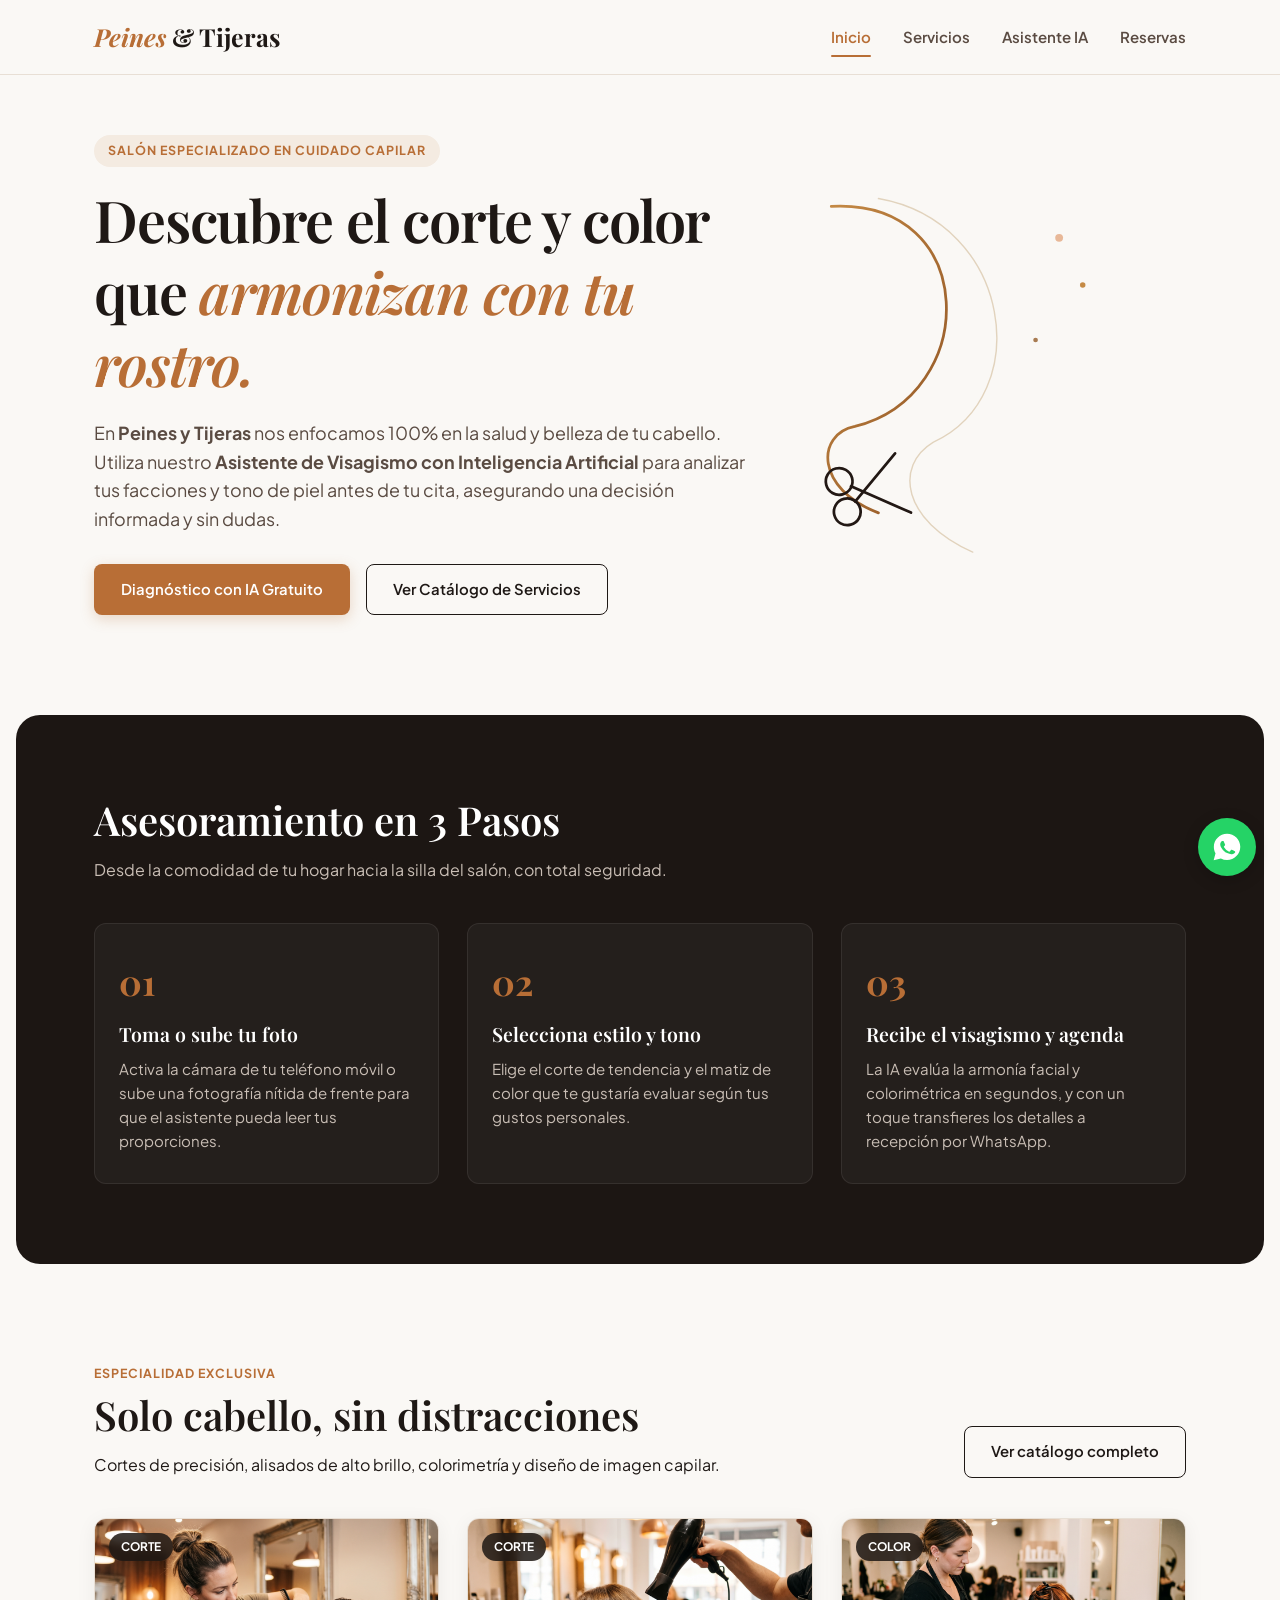
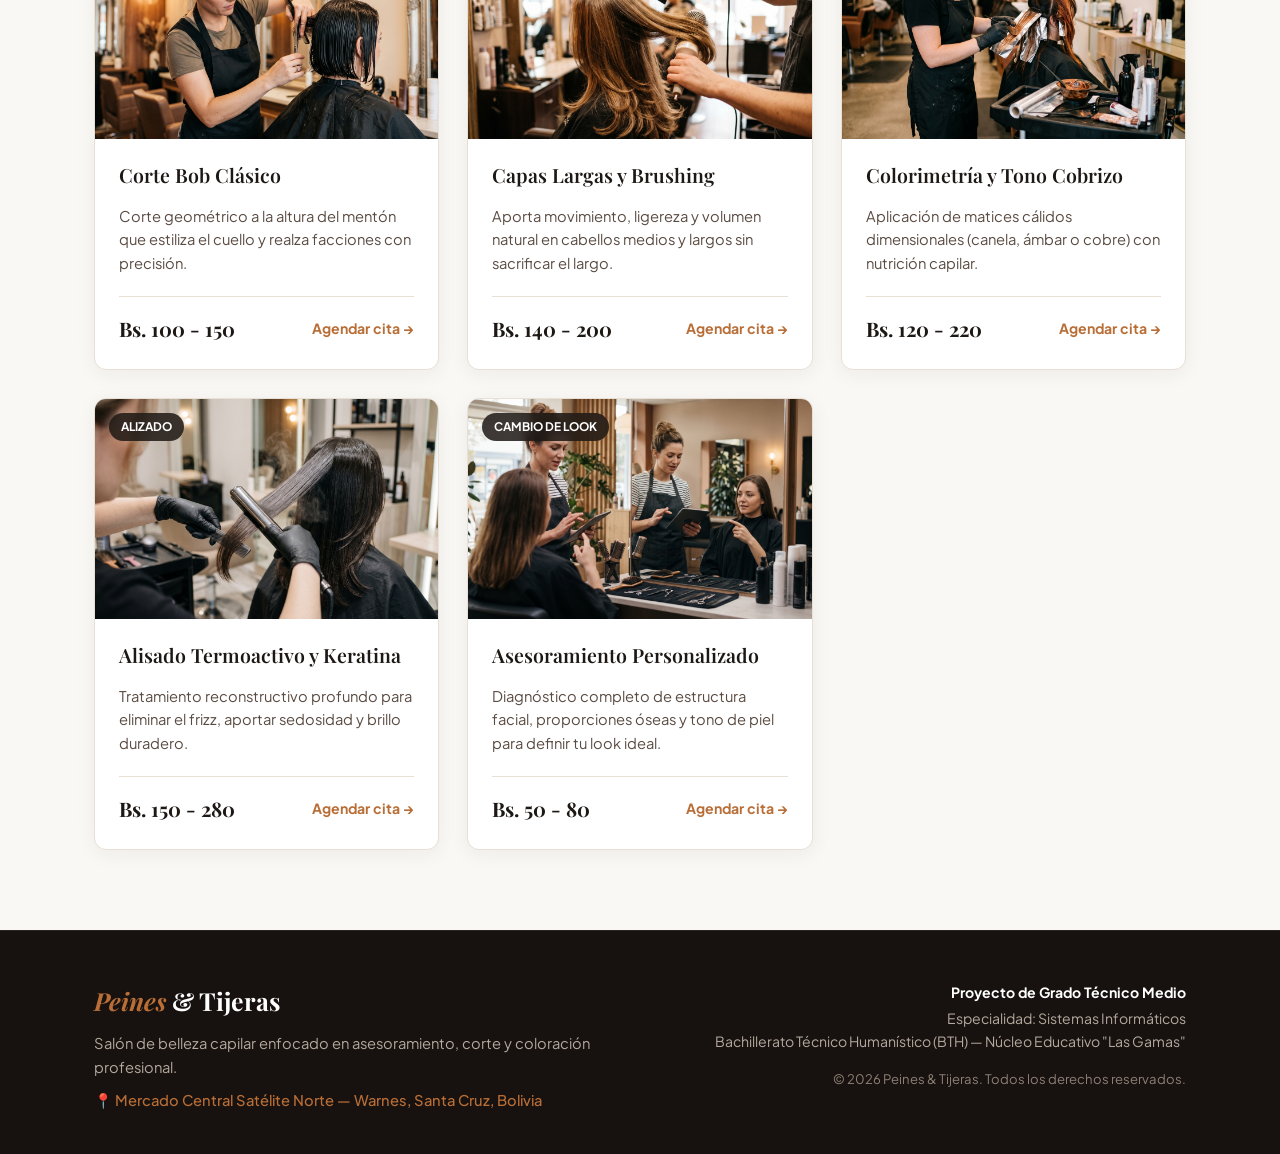
==== commit a72672d0: "Renovacion visual completa: catalogo estatico con fotos, visagismo y copyright BTH" ====
--- a/index.html
+++ b/index.html
@@ -120,7 +120,7 @@
   <div class="container footer-content">
     <div class="footer-brand">
       <span class="logo footer-logo"><em>Peines</em> &amp; Tijeras</span>
-      <p>Salón de belleza capilar enfocado en visagismo, corte y coloración profesional.</p>
+      <p>Salón de belleza capilar enfocado en asesoramiento, corte y coloración profesional.</p>
       <p class="footer-location">📍 Mercado Central Satélite Norte — Warnes, Santa Cruz, Bolivia</p>
     </div>
     <div class="footer-meta">
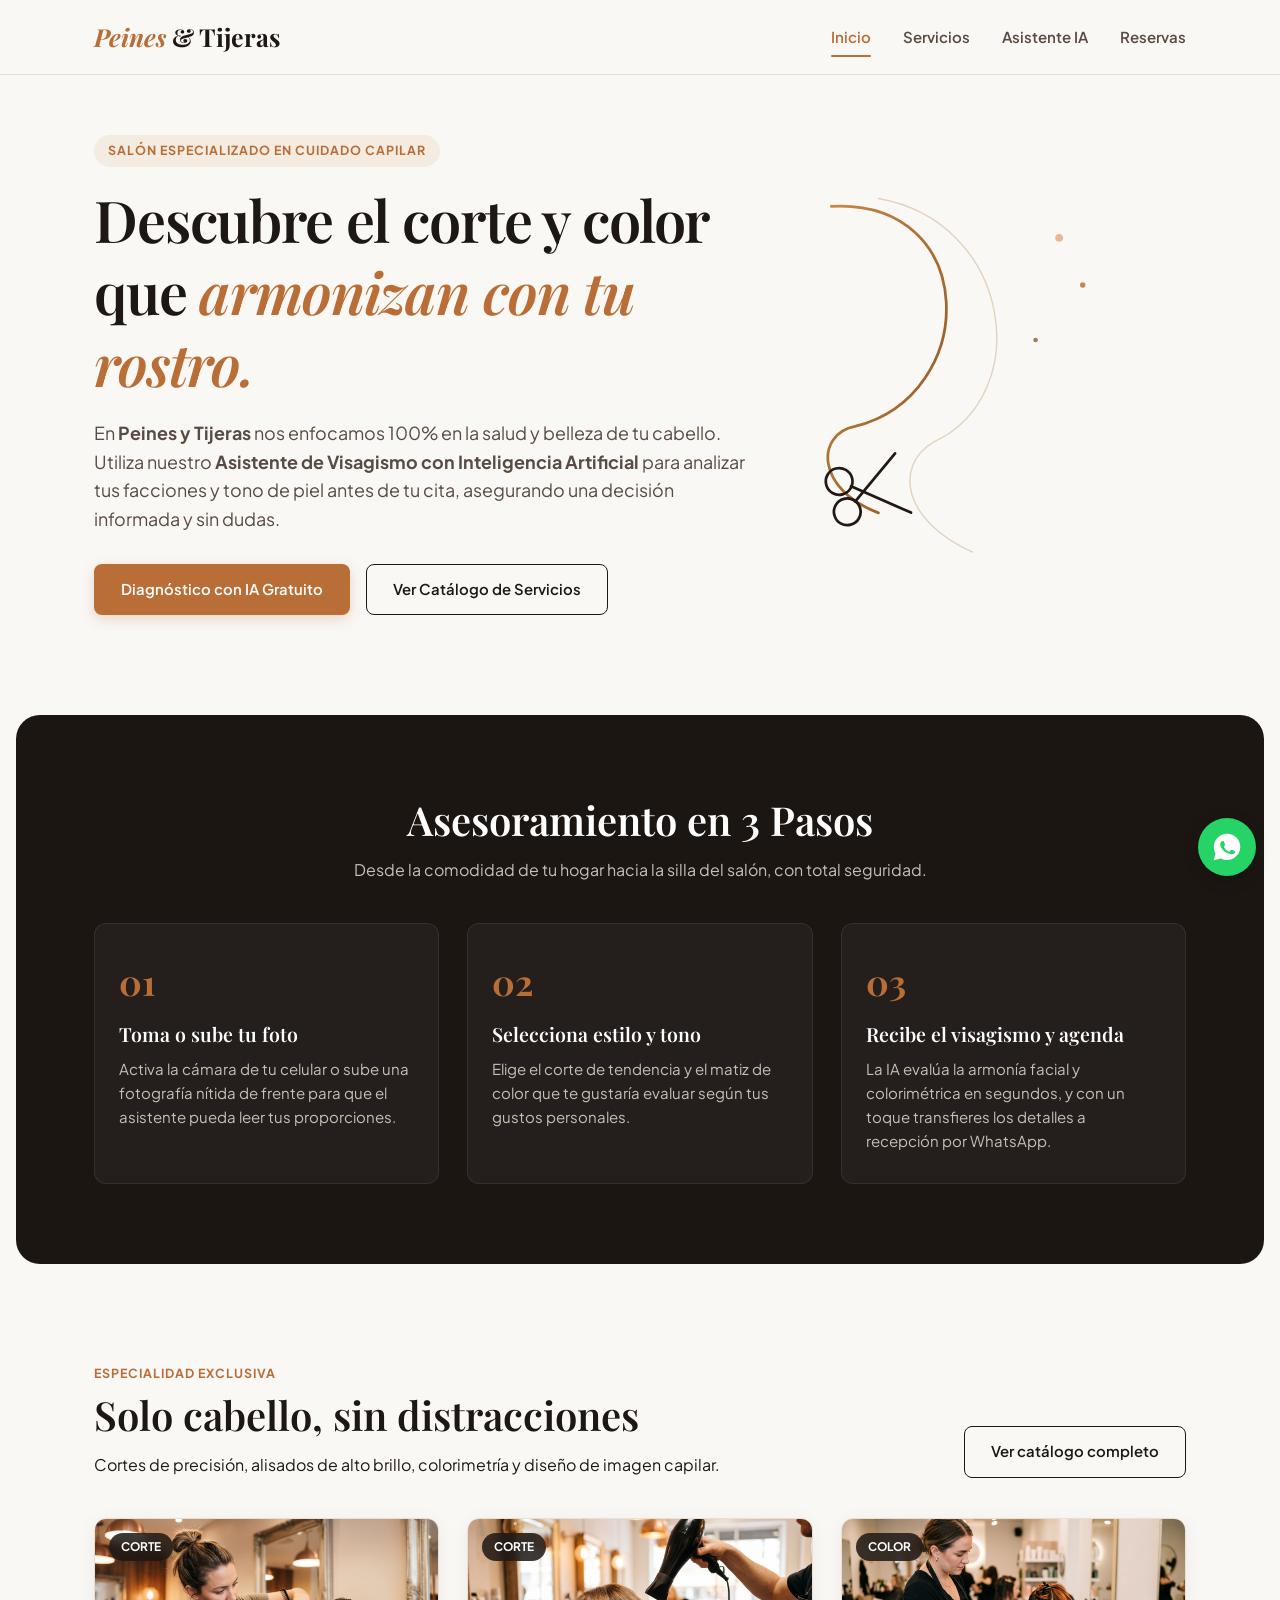
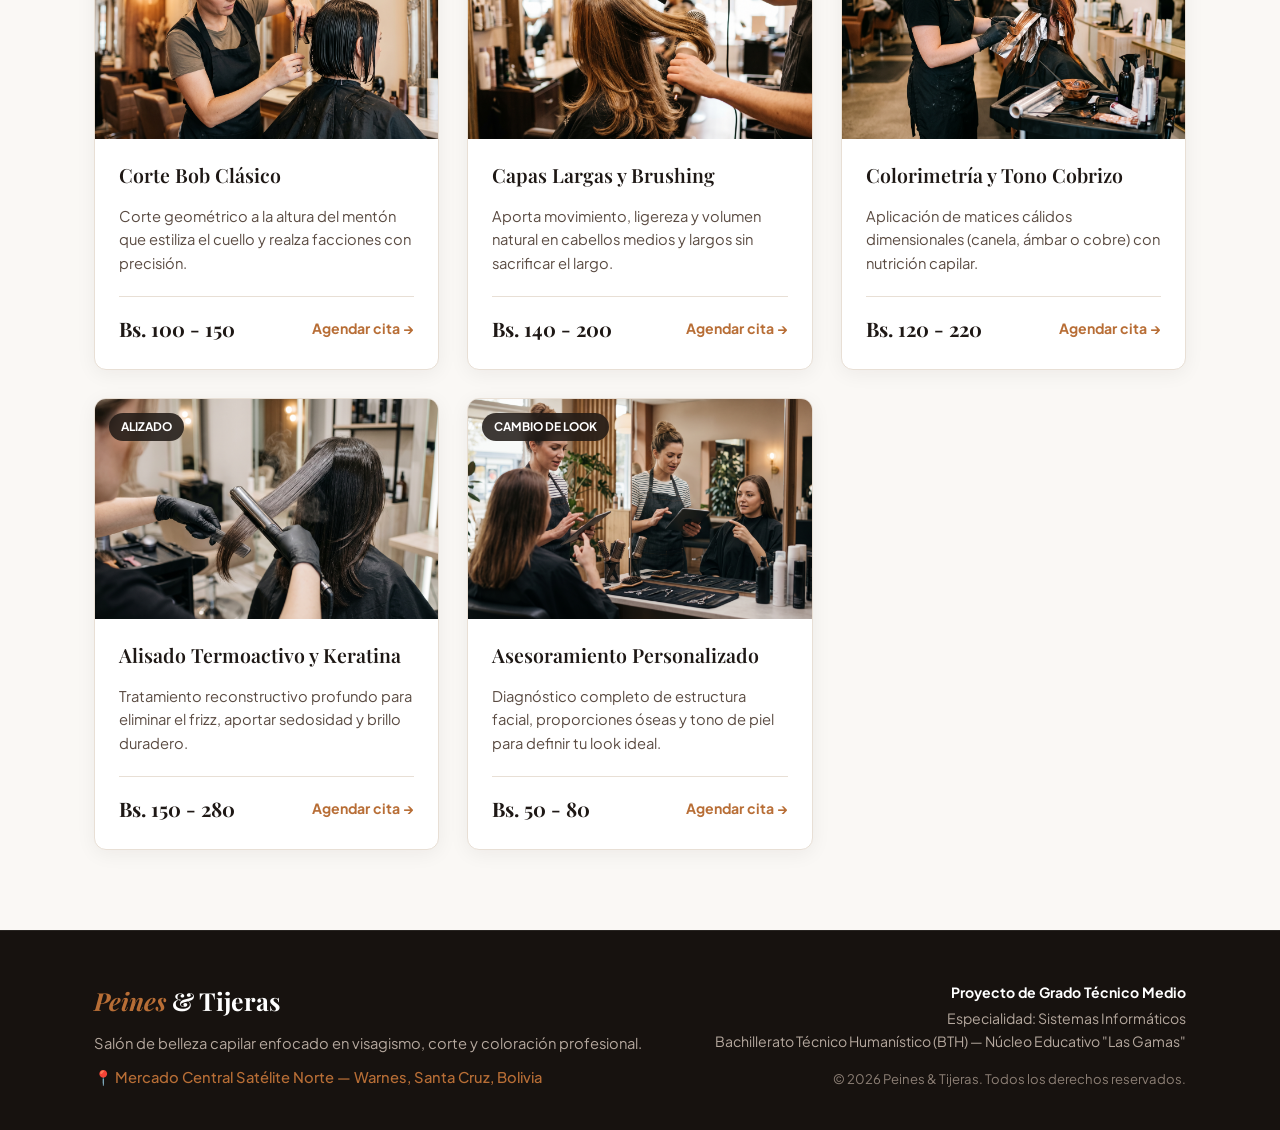
==== commit f5ab8209: "Sincronizar estructura completa: drawer a la izquierda, responsividad total y fotos locales" ====
--- a/index.html
+++ b/index.html
@@ -11,18 +11,17 @@
 
 <header class="site-header">
   <div class="container">
+    <button class="nav-toggle" id="navToggle" aria-label="Abrir menú de navegación">
+      <span></span><span></span><span></span>
+    </button>
     <a href="index.html" class="logo"><em>Peines</em> &amp; Tijeras</a>
-    <nav>
-      <button class="nav-toggle" id="navToggle" aria-label="Abrir menú de navegación">
-        <span></span><span></span><span></span>
-      </button>
-      <div class="nav-links" id="navLinks">
-        <a href="index.html" class="active">Inicio</a>
-        <a href="catalogo.html">Servicios</a>
-        <a href="asistente-ia.html">Asistente IA</a>
-        <a href="reservas.html">Reservas</a>
-      </div>
-    </nav>
+    <div class="nav-backdrop" id="navBackdrop"></div>
+    <div class="nav-links" id="navLinks">
+      <a href="index.html" class="active">Inicio</a>
+      <a href="catalogo.html">Servicios</a>
+      <a href="asistente-ia.html">Asistente IA</a>
+      <a href="reservas.html">Reservas</a>
+    </div>
   </div>
 </header>
 
@@ -67,7 +66,7 @@
 <!-- Cómo funciona -->
 <section class="how">
   <div class="container">
-    <div class="section-title-wrap">
+    <div style="text-align:center; margin-bottom: 25px;">
       <h2>Asesoramiento en 3 Pasos</h2>
       <p class="lede">Desde la comodidad de tu hogar hacia la silla del salón, con total seguridad.</p>
     </div>
@@ -75,7 +74,7 @@
       <div class="how-step">
         <span class="num">01</span>
         <h3>Toma o sube tu foto</h3>
-        <p>Activa la cámara de tu teléfono móvil o sube una fotografía nítida de frente para que el asistente pueda leer tus proporciones.</p>
+        <p>Activa la cámara de tu celular o sube una fotografía nítida de frente para que el asistente pueda leer tus proporciones.</p>
       </div>
       <div class="how-step">
         <span class="num">02</span>
@@ -103,7 +102,6 @@
       <a href="catalogo.html" class="btn btn-outline">Ver catálogo completo</a>
     </div>
 
-    <!-- Rejilla con renderizado automático e independiente de Firebase -->
     <div class="service-grid" id="teaserGrid">
       <!-- Se puebla automáticamente con servicios.js -->
     </div>
@@ -120,7 +118,7 @@
   <div class="container footer-content">
     <div class="footer-brand">
       <span class="logo footer-logo"><em>Peines</em> &amp; Tijeras</span>
-      <p>Salón de belleza capilar enfocado en asesoramiento, corte y coloración profesional.</p>
+      <p>Salón de belleza capilar enfocado en visagismo, corte y coloración profesional.</p>
       <p class="footer-location">📍 Mercado Central Satélite Norte — Warnes, Santa Cruz, Bolivia</p>
     </div>
     <div class="footer-meta">
@@ -132,12 +130,19 @@
   </div>
 </footer>
 
-<script type="module">
-  // Script rápido para toggle del menú móvil
+<script>
   const toggle = document.getElementById("navToggle");
   const navLinks = document.getElementById("navLinks");
-  if (toggle && navLinks) {
-    toggle.addEventListener("click", () => navLinks.classList.toggle("open"));
+  const backdrop = document.getElementById("navBackdrop");
+
+  function toggleMenu() {
+    navLinks.classList.toggle("open");
+    backdrop.classList.toggle("open");
+  }
+
+  if (toggle && navLinks && backdrop) {
+    toggle.addEventListener("click", toggleMenu);
+    backdrop.addEventListener("click", toggleMenu);
   }
 </script>
 <script type="module" src="js/servicios.js"></script>
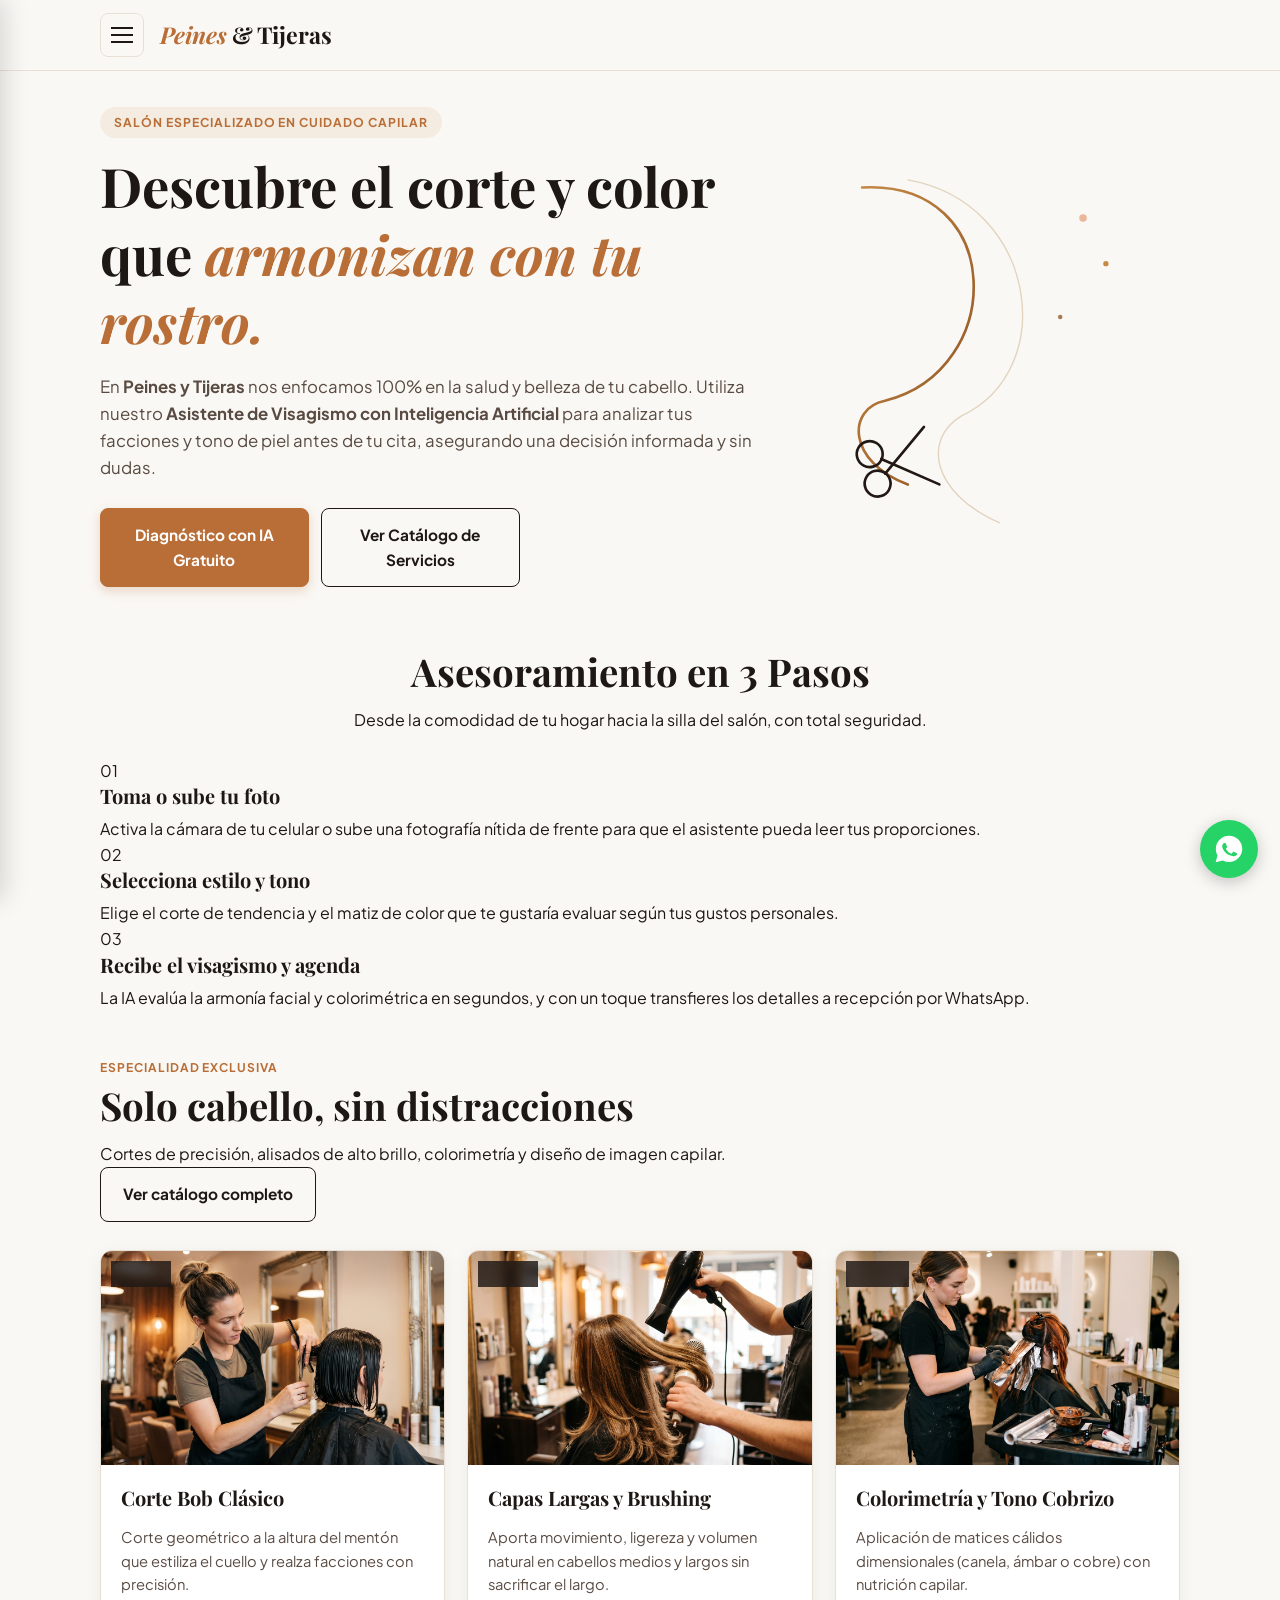
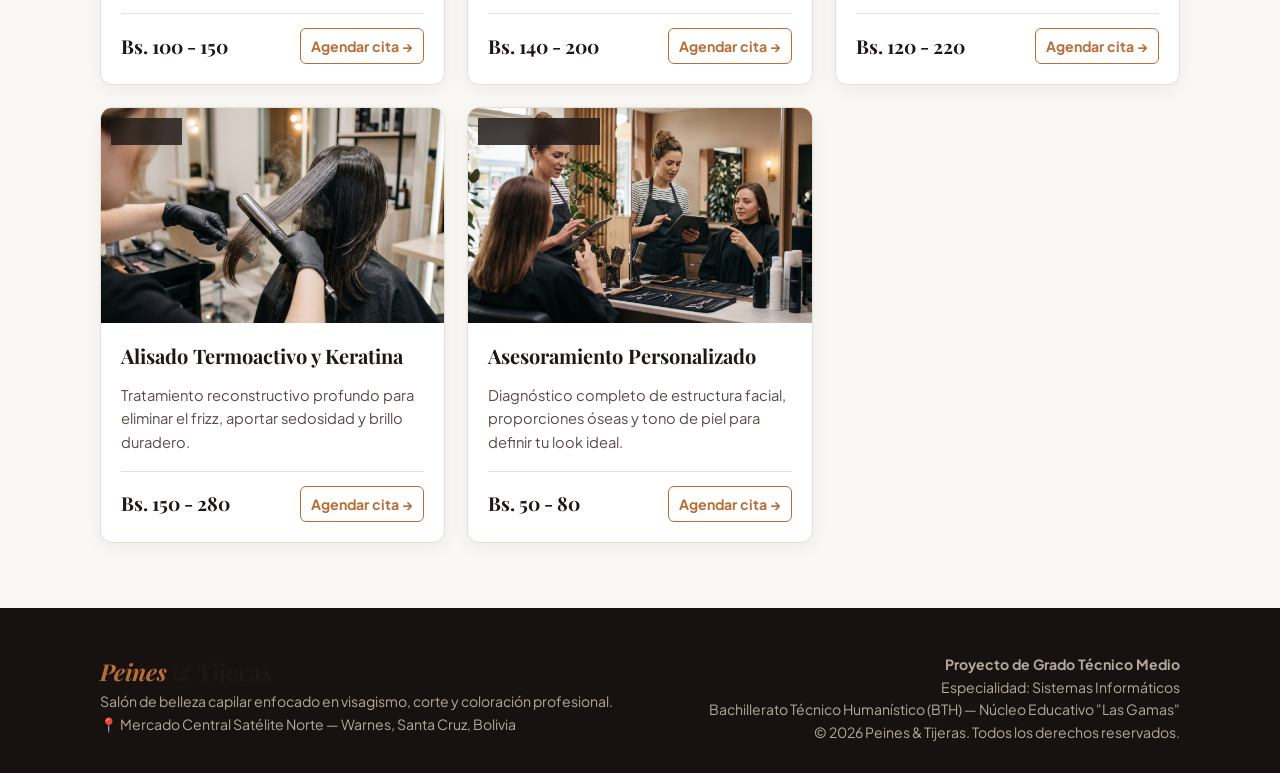
==== commit 036cdf1b: "Sincronizar estructura completa: drawer a la izquierda, responsividad total y fotos locales" ====
--- a/index.html
+++ b/index.html
@@ -109,7 +109,7 @@
 </section>
 
 <!-- Botón Flotante WhatsApp -->
-<a class="whatsapp-float" id="whatsappFloat" href="https://wa.me/59170000000?text=Hola,%20deseo%20consultar%20sobre%20un%20servicio%20en%20Peines%20y%20Tijeras" target="_blank" rel="noopener" aria-label="Contactar por WhatsApp">
+<a class="whatsapp-float" id="whatsappFloat" href="https://wa.me/59162016968?text=Hola,%20deseo%20consultar%20sobre%20un%20servicio%20en%20Peines%20y%20Tijeras" target="_blank" rel="noopener" aria-label="Contactar por WhatsApp">
   <svg viewBox="0 0 24 24" fill="currentColor"><path d="M12.04 2C6.58 2 2.13 6.45 2.13 11.91c0 1.75.46 3.39 1.26 4.81L2 22l5.42-1.36a9.9 9.9 0 0 0 4.62 1.15h.01c5.46 0 9.91-4.45 9.91-9.91C21.96 6.45 17.5 2 12.04 2zm5.8 14.1c-.24.68-1.4 1.3-1.93 1.36-.5.06-1.02.09-3.26-.68-2.74-.95-4.5-3.73-4.63-3.9-.13-.17-1.1-1.46-1.1-2.79 0-1.32.7-1.97.94-2.24.24-.27.52-.34.7-.34h.5c.17 0 .4-.02.6.47.24.57.8 1.97.87 2.11.07.14.12.3.02.48-.1.18-.14.29-.28.44-.14.16-.3.35-.42.47-.14.14-.29.29-.12.57.16.28.72 1.2 1.55 1.95 1.07.96 1.96 1.26 2.24 1.4.28.14.44.12.6-.07.16-.19.7-.82.89-1.1.19-.28.38-.23.63-.14.26.1 1.63.77 1.9.91.28.14.46.21.53.33.07.12.07.68-.17 1.36z"/></svg>
 </a>
 
--- a/css/styles.css
+++ b/css/styles.css
@@ -1,7 +1,7 @@
 /* ==========================================================================
-   Peines y Tijeras — Hoja de Estilos Oficial (Estética Boutique Capilar)
+   Peines y Tijeras — Estilos Boutique Capilar & Responsive Total
    ========================================================================== */
-@import url('https://fonts.googleapis.com/css2?family=Plus+Jakarta+Sans:wght@300;400;500;600;700;800&family=Playfair+Display:ital,wght@0,500;0,600;0,700;1,400&display=swap');
+@import url('https://fonts.googleapis.com/css2?family=Plus+Jakarta+Sans:wght@400;500;600;700;800&family=Playfair+Display:ital,wght@0,600;0,700;1,500&display=swap');
 
 :root {
   --bg-crema: #FAF8F5;
@@ -13,8 +13,9 @@
   --bronze-light: #F4EBE1;
   --border-subtle: #E8DFD5;
   --whatsapp: #25D366;
-  --shadow-card: 0 4px 20px rgba(30, 24, 21, 0.06);
-  --shadow-hover: 0 10px 28px rgba(184, 110, 54, 0.14);
+  --shadow-sm: 0 2px 8px rgba(30, 24, 21, 0.05);
+  --shadow-card: 0 4px 18px rgba(30, 24, 21, 0.06);
+  --shadow-hover: 0 10px 26px rgba(184, 110, 54, 0.16);
   --radius: 12px;
 }
 
@@ -34,6 +35,7 @@
   color: var(--text-dark);
   line-height: 1.6;
   -webkit-font-smoothing: antialiased;
+  overflow-x: hidden;
 }
 
 img {
@@ -48,129 +50,174 @@
 
 .container {
   width: 100%;
-  max-width: 1140px;
+  max-width: 1120px;
   margin: 0 auto;
-  padding: 0 24px;
-}
-
-/* Tipografías Editoriales */
-h1, h2, h3 {
+  padding: 0 20px;
+}
+
+/* Tipografías */
+h1, h2, h3, h4 {
   font-family: 'Playfair Display', Georgia, serif;
-  font-weight: 600;
+  font-weight: 700;
   line-height: 1.25;
   color: var(--text-dark);
 }
 
-h1 { font-size: clamp(2.2rem, 4.8vw, 3.6rem); letter-spacing: -0.02em; margin-bottom: 20px; }
-h2 { font-size: clamp(1.8rem, 3.2vw, 2.5rem); margin-bottom: 12px; }
-h3 { font-size: 1.22rem; margin-bottom: 8px; }
+h1 { font-size: clamp(2.1rem, 5vw, 3.4rem); margin-bottom: 18px; }
+h2 { font-size: clamp(1.7rem, 3.5vw, 2.4rem); margin-bottom: 12px; }
+h3 { font-size: 1.25rem; margin-bottom: 8px; }
 
 em {
   font-style: italic;
   color: var(--bronze);
 }
 
-/* Header */
+/* ==========================================================================
+   Header & Navbar Lateral Deslizable desde la Izquierda
+   ========================================================================== */
 .site-header {
   position: sticky;
   top: 0;
-  z-index: 100;
-  background: rgba(250, 248, 245, 0.94);
-  backdrop-filter: blur(12px);
+  z-index: 200;
+  background: rgba(250, 248, 245, 0.96);
+  backdrop-filter: blur(10px);
   border-bottom: 1px solid var(--border-subtle);
 }
 
 .site-header .container {
   display: flex;
   align-items: center;
-  justify-content: space-between;
-  height: 74px;
+  justify-content: flex-start;
+  gap: 16px;
+  height: 70px;
+}
+
+.nav-toggle {
+  display: flex;
+  flex-direction: column;
+  justify-content: center;
+  gap: 5px;
+  width: 44px;
+  height: 44px;
+  background: transparent;
+  border: 1px solid var(--border-subtle);
+  border-radius: 8px;
+  cursor: pointer;
+  padding: 10px;
+  z-index: 220;
+}
+
+.nav-toggle span {
+  width: 100%;
+  height: 2px;
+  background-color: var(--text-dark);
+  transition: all 0.3s ease;
 }
 
 .logo {
   font-family: 'Playfair Display', serif;
-  font-size: 1.55rem;
+  font-size: 1.45rem;
   font-weight: 700;
   color: var(--text-dark);
 }
 
 .logo em {
   color: var(--bronze);
-  font-style: italic;
+}
+
+/* Menú Drawer desde la Izquierda */
+.nav-backdrop {
+  position: fixed;
+  top: 0;
+  left: 0;
+  width: 100vw;
+  height: 100vh;
+  background: rgba(18, 12, 9, 0.45);
+  backdrop-filter: blur(4px);
+  opacity: 0;
+  visibility: hidden;
+  transition: all 0.3s ease;
+  z-index: 210;
+}
+
+.nav-backdrop.open {
+  opacity: 1;
+  visibility: visible;
 }
 
 .nav-links {
+  position: fixed;
+  top: 0;
+  left: 0;
+  width: 290px;
+  max-width: 82vw;
+  height: 100vh;
+  background: #FFFFFF;
+  box-shadow: 4px 0 24px rgba(0, 0, 0, 0.15);
+  display: flex;
+  flex-direction: column;
+  padding: 85px 24px 30px;
+  gap: 8px;
+  transform: translateX(-100%);
+  transition: transform 0.32s cubic-bezier(0.2, 0.9, 0.3, 1);
+  z-index: 215;
+}
+
+.nav-links.open {
+  transform: translateX(0);
+}
+
+.nav-links a {
+  font-size: 1.05rem;
+  font-weight: 600;
+  color: var(--text-dark);
+  padding: 14px 16px;
+  border-radius: 8px;
   display: flex;
   align-items: center;
-  gap: 32px;
-}
-
-.nav-links a {
-  font-size: 0.94rem;
-  font-weight: 600;
-  color: var(--text-muted);
-  transition: color 0.2s ease;
-  position: relative;
-  padding: 8px 0;
+  gap: 12px;
+  transition: all 0.2s ease;
 }
 
 .nav-links a:hover,
 .nav-links a.active {
-  color: var(--bronze);
-}
-
-.nav-links a.active::after {
-  content: '';
-  position: absolute;
-  bottom: 0;
-  left: 0;
-  right: 0;
-  height: 2px;
-  background-color: var(--bronze);
-  border-radius: 2px;
-}
-
-.nav-toggle {
-  display: none;
-  flex-direction: column;
-  gap: 5px;
-  background: transparent;
-  border: none;
-  cursor: pointer;
-  padding: 8px;
-}
-
-.nav-toggle span {
-  width: 24px;
-  height: 2px;
-  background: var(--text-dark);
-  transition: all 0.3s ease;
-}
-
-/* Botones */
+  background: var(--bronze-light);
+  color: var(--bronze-dark);
+}
+
+/* ==========================================================================
+   Botones Globales
+   ========================================================================== */
 .btn {
   display: inline-flex;
   align-items: center;
   justify-content: center;
-  padding: 13px 26px;
-  font-size: 0.93rem;
-  font-weight: 600;
+  gap: 8px;
+  width: 100%;
+  padding: 14px 22px;
+  font-size: 0.96rem;
+  font-weight: 700;
   border-radius: 8px;
-  border: 1px solid transparent;
+  border: 1.5px solid transparent;
   cursor: pointer;
   transition: all 0.25s ease;
+  text-align: center;
+}
+
+@media (min-width: 640px) {
+  .btn { width: auto; }
 }
 
 .btn-primary {
   background-color: var(--bronze);
   color: #FFFFFF;
-  box-shadow: 0 4px 14px rgba(184, 110, 54, 0.25);
+  border-color: var(--bronze);
+  box-shadow: 0 4px 12px rgba(184, 110, 54, 0.25);
 }
 
 .btn-primary:hover {
   background-color: var(--bronze-dark);
-  transform: translateY(-2px);
-  box-shadow: 0 6px 18px rgba(184, 110, 54, 0.35);
+  transform: translateY(-1px);
 }
 
 .btn-outline {
@@ -180,25 +227,27 @@
 }
 
 .btn-outline:hover {
-  background-color: var(--text-dark);
+  background: var(--text-dark);
   color: #FFFFFF;
 }
 
-/* Hero */
+/* ==========================================================================
+   Hero Section
+   ========================================================================== */
 .hero {
-  padding: 60px 0 80px;
+  padding: 36px 0 60px;
 }
 
 .hero .container {
   display: grid;
-  grid-template-columns: 1.25fr 0.75fr;
-  gap: 40px;
-  align-items: center;
+  grid-template-columns: 1fr;
+  gap: 32px;
+  text-align: center;
 }
 
 .hero-tag {
   display: inline-block;
-  font-size: 0.78rem;
+  font-size: 0.76rem;
   font-weight: 700;
   letter-spacing: 0.08em;
   text-transform: uppercase;
@@ -206,94 +255,104 @@
   background: var(--bronze-light);
   padding: 6px 14px;
   border-radius: 20px;
-  margin-bottom: 16px;
+  margin-bottom: 14px;
 }
 
 .hero-copy p.lede {
-  font-size: 1.12rem;
+  font-size: 1.05rem;
   color: var(--text-muted);
-  margin-bottom: 30px;
-  max-width: 54ch;
+  margin: 0 auto 26px;
+  max-width: 55ch;
 }
 
 .hero-actions {
   display: flex;
-  gap: 16px;
-  flex-wrap: wrap;
-}
-
-.hero-mark svg {
-  width: 100%;
-  max-width: 330px;
-  height: auto;
-}
-
-/* Cómo funciona */
-.how {
-  background: #1C1613;
-  color: #FAF8F5;
-  padding: 80px 0;
-  border-radius: 24px;
-  margin: 20px auto;
-  max-width: calc(100% - 32px);
-}
-
-.how h2 { color: #FFFFFF; }
-.how .lede { color: #C9BEB5; margin-bottom: 40px; }
-
-.how-steps {
-  display: grid;
-  grid-template-columns: repeat(auto-fit, minmax(260px, 1fr));
-  gap: 28px;
-}
-
-.how-step {
-  background: rgba(255, 255, 255, 0.04);
-  border: 1px solid rgba(255, 255, 255, 0.08);
-  padding: 30px 24px;
-  border-radius: var(--radius);
-}
-
-.how-step .num {
-  font-family: 'Playfair Display', serif;
-  font-size: 2.2rem;
-  font-weight: 700;
-  color: var(--bronze);
-  display: block;
-  margin-bottom: 12px;
-}
-
-.how-step h3 { color: #FFFFFF; margin-bottom: 10px; }
-.how-step p { color: #C9BEB5; font-size: 0.94rem; }
-
-/* Sección Catálogo */
+  flex-direction: column;
+  gap: 12px;
+  max-width: 420px;
+  margin: 0 auto;
+}
+
+@media (min-width: 580px) {
+  .hero-actions { flex-direction: row; }
+}
+
+.hero-mark { display: none; }
+
+@media (min-width: 880px) {
+  .hero .container {
+    grid-template-columns: 1.25fr 0.75fr;
+    text-align: left;
+    align-items: center;
+  }
+  .hero-copy p.lede { margin-left: 0; }
+  .hero-actions { margin-left: 0; }
+  .hero-mark { display: flex; justify-content: center; }
+  .hero-mark svg { width: 100%; max-width: 320px; }
+}
+
+/* ==========================================================================
+   Catálogo & Tarjetas Responsivas
+   ========================================================================== */
 .section {
-  padding: 80px 0;
+  padding: 48px 0 65px;
 }
 
 .section-head {
-  display: flex;
-  justify-content: space-between;
-  align-items: flex-end;
-  margin-bottom: 40px;
-  gap: 20px;
-  flex-wrap: wrap;
+  margin-bottom: 28px;
 }
 
 .section-kicker {
-  font-size: 0.78rem;
+  font-size: 0.75rem;
   font-weight: 700;
   text-transform: uppercase;
   letter-spacing: 0.08em;
   color: var(--bronze);
   display: block;
-  margin-bottom: 6px;
+  margin-bottom: 4px;
+}
+
+.filters {
+  display: flex;
+  gap: 8px;
+  overflow-x: auto;
+  padding: 4px 0 16px;
+  margin-bottom: 24px;
+  -webkit-overflow-scrolling: touch;
+}
+
+.filter-btn {
+  padding: 9px 18px;
+  border-radius: 24px;
+  border: 1px solid var(--border-subtle);
+  background: var(--bg-card);
+  color: var(--text-muted);
+  font-size: 0.88rem;
+  font-weight: 600;
+  white-space: nowrap;
+  cursor: pointer;
+  transition: all 0.2s ease;
+}
+
+.filter-btn.active,
+.filter-btn:hover {
+  background: var(--bronze);
+  border-color: var(--bronze);
+  color: #FFFFFF;
 }
 
 .service-grid {
   display: grid;
-  grid-template-columns: repeat(auto-fill, minmax(320px, 1fr));
-  gap: 28px;
+  grid-template-columns: 1fr;
+  gap: 22px;
+}
+
+@media (min-width: 620px) {
+  .service-grid { grid-template-columns: repeat(2, 1fr); }
+}
+
+@media (min-width: 960px) {
+  .service-grid { grid-template-columns: repeat(3, 1fr); }
 }
 
 .service-card {
@@ -304,49 +363,38 @@
   overflow: hidden;
   display: flex;
   flex-direction: column;
-  transition: transform 0.25s ease, box-shadow 0.25s ease;
-}
-
-.service-card:hover {
-  transform: translateY(-5px);
-  box-shadow: var(--shadow-hover);
 }
 
 .service-img-wrap {
   position: relative;
   width: 100%;
-  height: 220px;
+  aspect-ratio: 16 / 10;
+  background-color: var(--border-subtle);
   overflow: hidden;
-  background-color: #EEE6DD;
 }
 
 .service-img-wrap img {
   width: 100%;
   height: 100%;
   object-fit: cover;
-  transition: transform 0.35s ease;
-}
-
-.service-card:hover .service-img-wrap img {
-  transform: scale(1.04);
 }
 
 .badge-cat {
   position: absolute;
-  top: 14px;
-  left: 14px;
-  background: rgba(30, 24, 21, 0.85);
+  top: 10px;
+  left: 10px;
+  background: rgba(30, 24, 21, 0.82);
   color: #FFFFFF;
-  font-size: 0.74rem;
+  font-size: 0.72rem;
   font-weight: 700;
   text-transform: uppercase;
-  padding: 5px 12px;
+  padding: 4px 10px;
   border-radius: 20px;
   backdrop-filter: blur(4px);
 }
 
 .service-body {
-  padding: 24px;
+  padding: 20px;
   display: flex;
   flex-direction: column;
   flex-grow: 1;
@@ -355,7 +403,7 @@
 .service-body p.desc {
   color: var(--text-muted);
   font-size: 0.92rem;
-  margin: 10px 0 20px;
+  margin: 8px 0 16px;
   flex-grow: 1;
 }
 
@@ -364,33 +412,225 @@
   justify-content: space-between;
   align-items: center;
   border-top: 1px solid var(--border-subtle);
-  padding-top: 16px;
+  padding-top: 14px;
 }
 
 .service-footer .price {
   font-family: 'Playfair Display', serif;
-  font-size: 1.25rem;
-  font-weight: 700;
-  color: var(--text-dark);
+  font-size: 1.2rem;
+  font-weight: 700;
 }
 
 .btn-reservar-card {
   font-size: 0.88rem;
   font-weight: 700;
   color: var(--bronze);
-  transition: color 0.2s ease;
+  padding: 6px 10px;
+  border-radius: 6px;
+  border: 1px solid var(--bronze);
+  transition: all 0.2s ease;
 }
 
 .btn-reservar-card:hover {
-  color: var(--bronze-dark);
+  background: var(--bronze);
+  color: #FFFFFF;
+}
+
+/* ==========================================================================
+   Asistente IA: Swatches y Selector de Estilos
+   ========================================================================== */
+.assistant-layout {
+  display: grid;
+  grid-template-columns: 1fr;
+  gap: 28px;
+}
+
+@media (min-width: 860px) {
+  .assistant-layout { grid-template-columns: 1fr 1fr; align-items: start; }
+}
+
+.capture-panel,
+.mode-panel {
+  background: var(--bg-card);
+  padding: 24px;
+  border-radius: var(--radius);
+  border: 1px solid var(--border-subtle);
+  box-shadow: var(--shadow-sm);
+}
+
+.capture-preview {
+  width: 100%;
+  aspect-ratio: 4 / 5;
+  background: #1A130F;
+  border-radius: 8px;
+  overflow: hidden;
+  display: flex;
+  align-items: center;
+  justify-content: center;
+  margin-bottom: 16px;
+}
+
+.capture-actions {
+  display: flex;
+  flex-direction: column;
+  gap: 10px;
+}
+
+@media (min-width: 480px) {
+  .capture-actions { flex-direction: row; flex-wrap: wrap; }
+  .capture-actions .btn { flex: 1; }
+}
+
+.swatches {
+  display: flex;
+  gap: 12px;
+  flex-wrap: wrap;
+  margin: 14px 0 24px;
+}
+
+.swatch {
+  width: 46px;
+  height: 46px;
+  border-radius: 50%;
+  border: 3px solid #FFFFFF;
+  box-shadow: 0 0 0 1.5px var(--border-subtle);
+  cursor: pointer;
+  transition: transform 0.2s ease, box-shadow 0.2s ease;
+}
+
+.swatch.selected {
+  box-shadow: 0 0 0 3px var(--bronze);
+  transform: scale(1.12);
+}
+
+.style-gallery {
+  display: grid;
+  grid-template-columns: repeat(2, 1fr);
+  gap: 10px;
+  margin: 14px 0 24px;
+}
+
+@media (min-width: 480px) {
+  .style-gallery { grid-template-columns: repeat(3, 1fr); }
+}
+
+.style-chip {
+  padding: 12px 10px;
+  background: var(--bg-crema);
+  border: 1px solid var(--border-subtle);
+  border-radius: 8px;
+  font-size: 0.9rem;
+  font-weight: 600;
+  color: var(--text-dark);
+  cursor: pointer;
+  text-align: center;
+  transition: all 0.2s ease;
+}
+
+.style-chip.selected,
+.style-chip:hover {
+  background: var(--bronze);
+  border-color: var(--bronze);
+  color: #FFFFFF;
+}
+
+.result-note {
+  margin-top: 18px;
+  padding: 16px;
+  background: #F4ECE1;
+  border-left: 4px solid var(--bronze);
+  border-radius: 6px;
+  font-size: 0.94rem;
+  line-height: 1.6;
+}
+
+/* ==========================================================================
+   Formulario de Reservas Responsivo
+   ========================================================================== */
+.reserva-panel {
+  display: grid;
+  grid-template-columns: 1fr;
+  gap: 28px;
+}
+
+@media (min-width: 860px) {
+  .reserva-panel { grid-template-columns: 1.25fr 0.75fr; align-items: start; }
+}
+
+.reserva-form,
+.reserva-info {
+  background: var(--bg-card);
+  padding: 24px;
+  border-radius: var(--radius);
+  border: 1px solid var(--border-subtle);
+  box-shadow: var(--shadow-sm);
+}
+
+@media (min-width: 580px) {
+  .reserva-form, .reserva-info { padding: 32px; }
+}
+
+.reserva-form .form-group {
+  margin-bottom: 18px;
+  display: flex;
+  flex-direction: column;
+  text-align: left;
+}
+
+.reserva-form label {
+  font-weight: 700;
+  font-size: 0.92rem;
+  color: var(--text-dark);
+  margin-bottom: 7px;
+}
+
+.reserva-form input,
+.reserva-form select {
+  width: 100%;
+  padding: 13px 14px;
+  font-family: inherit;
+  font-size: 0.98rem;
+  color: var(--text-dark);
+  border: 1.5px solid var(--border-subtle);
+  border-radius: 8px;
+  background: var(--bg-crema);
+  transition: border-color 0.2s ease;
+}
+
+.reserva-form input:focus,
+.reserva-form select:focus {
+  outline: none;
+  border-color: var(--bronze);
+  background: #FFFFFF;
+}
+
+.form-row {
+  display: grid;
+  grid-template-columns: 1fr;
+  gap: 16px;
+}
+
+@media (min-width: 520px) {
+  .form-row { grid-template-columns: 1fr 1fr; }
+}
+
+.reserva-info ul {
+  padding-left: 20px;
+  margin-top: 14px;
+}
+
+.reserva-info li {
+  margin-bottom: 12px;
+  color: var(--text-muted);
+  font-size: 0.94rem;
 }
 
 /* WhatsApp Flotante */
 .whatsapp-float {
   position: fixed;
-  bottom: 24px;
-  right: 24px;
-  z-index: 99;
+  bottom: 22px;
+  right: 22px;
+  z-index: 150;
   width: 58px;
   height: 58px;
   background-color: var(--whatsapp);
@@ -399,93 +639,29 @@
   display: flex;
   align-items: center;
   justify-content: center;
-  box-shadow: 0 4px 16px rgba(0, 0, 0, 0.2);
-  transition: transform 0.25s ease;
-}
-
-.whatsapp-float:hover {
-  transform: scale(1.1);
-}
-
-.whatsapp-float svg {
-  width: 32px;
-  height: 32px;
-}
-
-/* Footer & Copyright BTH */
+  box-shadow: 0 4px 16px rgba(0, 0, 0, 0.22);
+}
+
+.whatsapp-float svg { width: 32px; height: 32px; }
+
+/* Footer */
 .site-footer {
   background: #17120F;
   color: #B5A89E;
-  padding: 50px 0 35px;
-  border-top: 1px solid rgba(255, 255, 255, 0.08);
+  padding: 45px 0 30px;
+  font-size: 0.88rem;
 }
 
 .footer-content {
-  display: grid;
-  grid-template-columns: 1.2fr 1fr;
-  gap: 40px;
-}
-
-.footer-logo {
-  color: #FFFFFF;
-  display: block;
-  margin-bottom: 12px;
-}
-
-.footer-brand p {
-  font-size: 0.92rem;
-  margin-bottom: 6px;
-}
-
-.footer-location {
-  color: var(--bronze);
-  font-weight: 500;
-  margin-top: 10px;
-}
-
-.footer-meta {
-  text-align: right;
-  font-size: 0.88rem;
-}
-
-.footer-meta .bth-tag {
-  color: #FFFFFF;
-  margin-bottom: 4px;
-}
-
-.footer-meta .copyright {
-  margin-top: 16px;
-  color: #8C7F75;
-  font-size: 0.82rem;
-}
-
-/* Responsividad */
-@media (max-width: 860px) {
-  .hero .container {
-    grid-template-columns: 1fr;
-    text-align: center;
+  display: flex;
+  flex-direction: column;
+  gap: 24px;
+}
+
+@media (min-width: 768px) {
+  .footer-content {
+    flex-direction: row;
+    justify-content: space-between;
   }
-  .hero-copy p.lede { margin-left: auto; margin-right: auto; }
-  .hero-actions { justify-content: center; }
-  .hero-mark { display: none; }
-  .footer-content { grid-template-columns: 1fr; text-align: center; }
-  .footer-meta { text-align: center; }
-  
-  .nav-toggle { display: flex; }
-  .nav-links {
-    position: absolute;
-    top: 74px;
-    left: 0;
-    right: 0;
-    background: var(--bg-crema);
-    flex-direction: column;
-    align-items: flex-start;
-    border-bottom: 1px solid var(--border-subtle);
-    max-height: 0;
-    overflow: hidden;
-    transition: max-height 0.3s ease;
-  }
-  .nav-links.open { max-height: 320px; }
-  .nav-links a { width: 100%; padding: 14px 24px; border-bottom: 1px solid var(--border-subtle); }
-  .nav-links a.active::after { display: none; }
+  .footer-meta { text-align: right; }
 }
